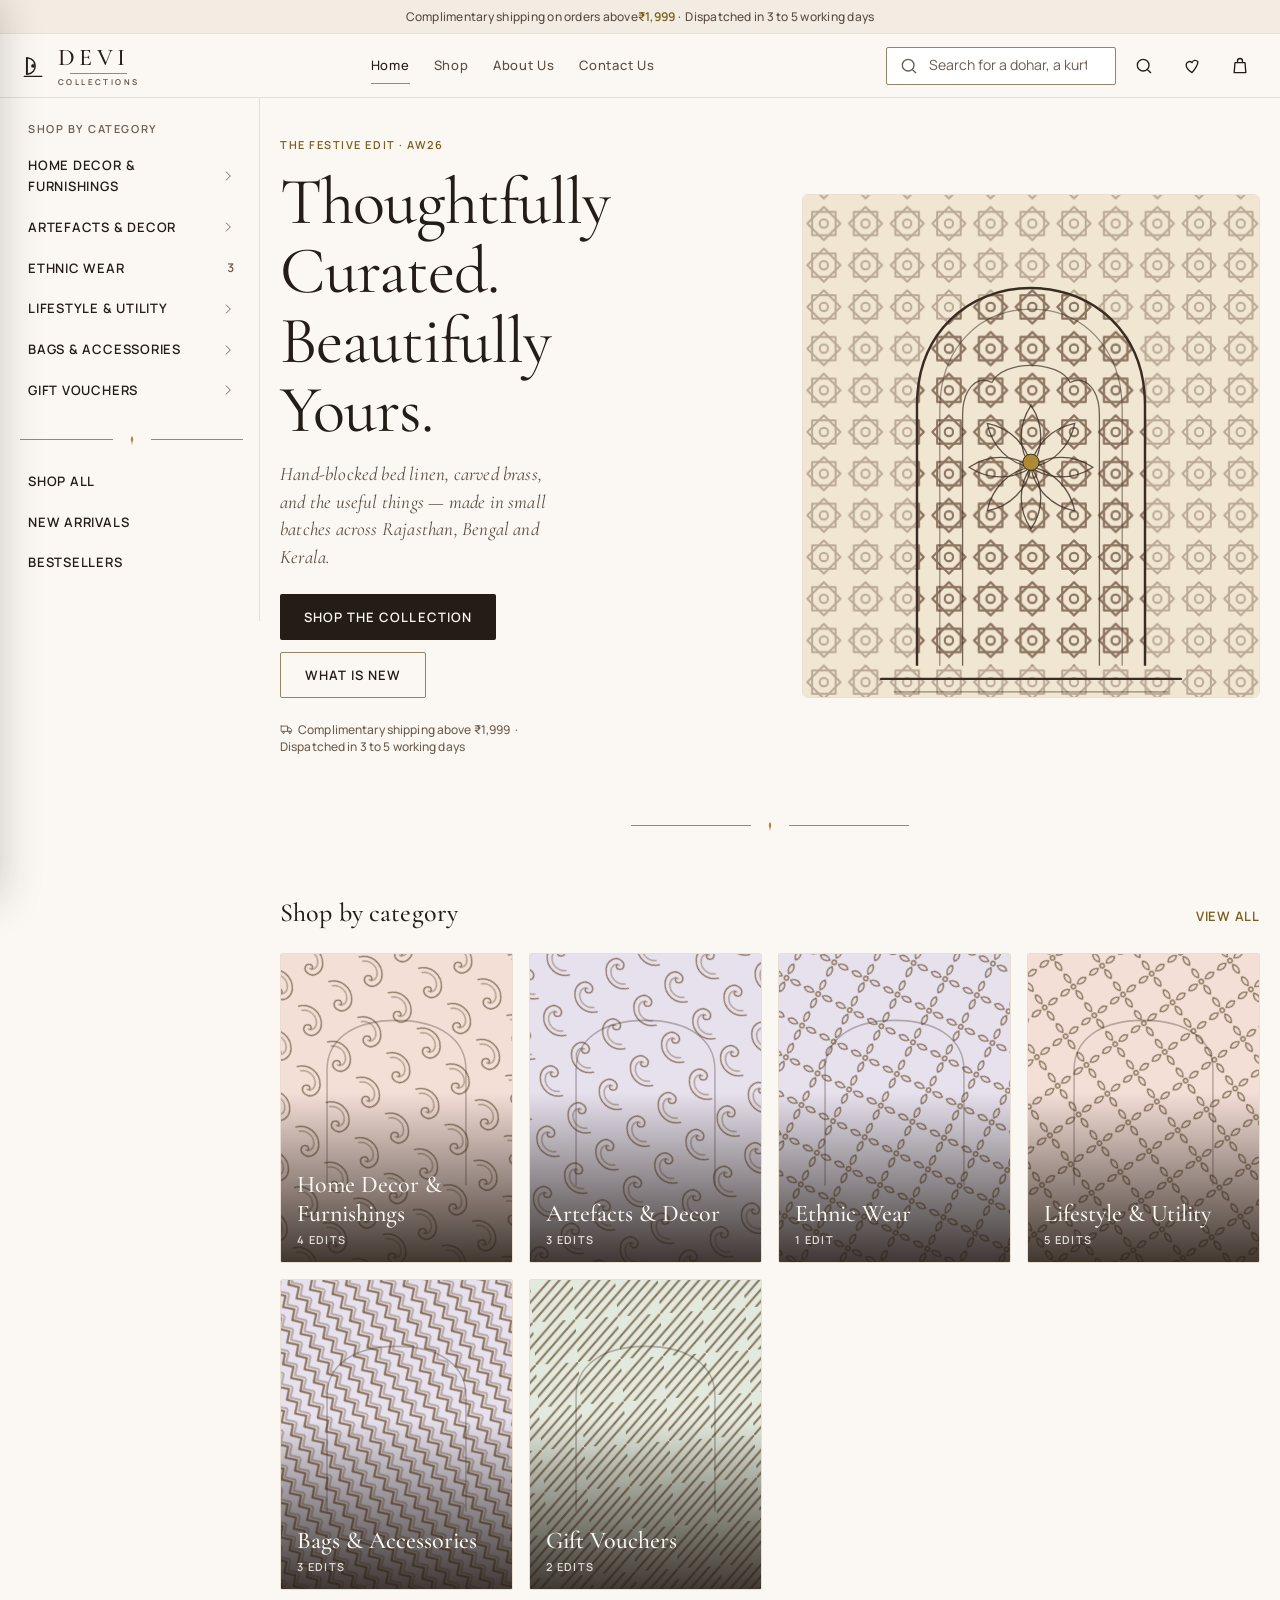
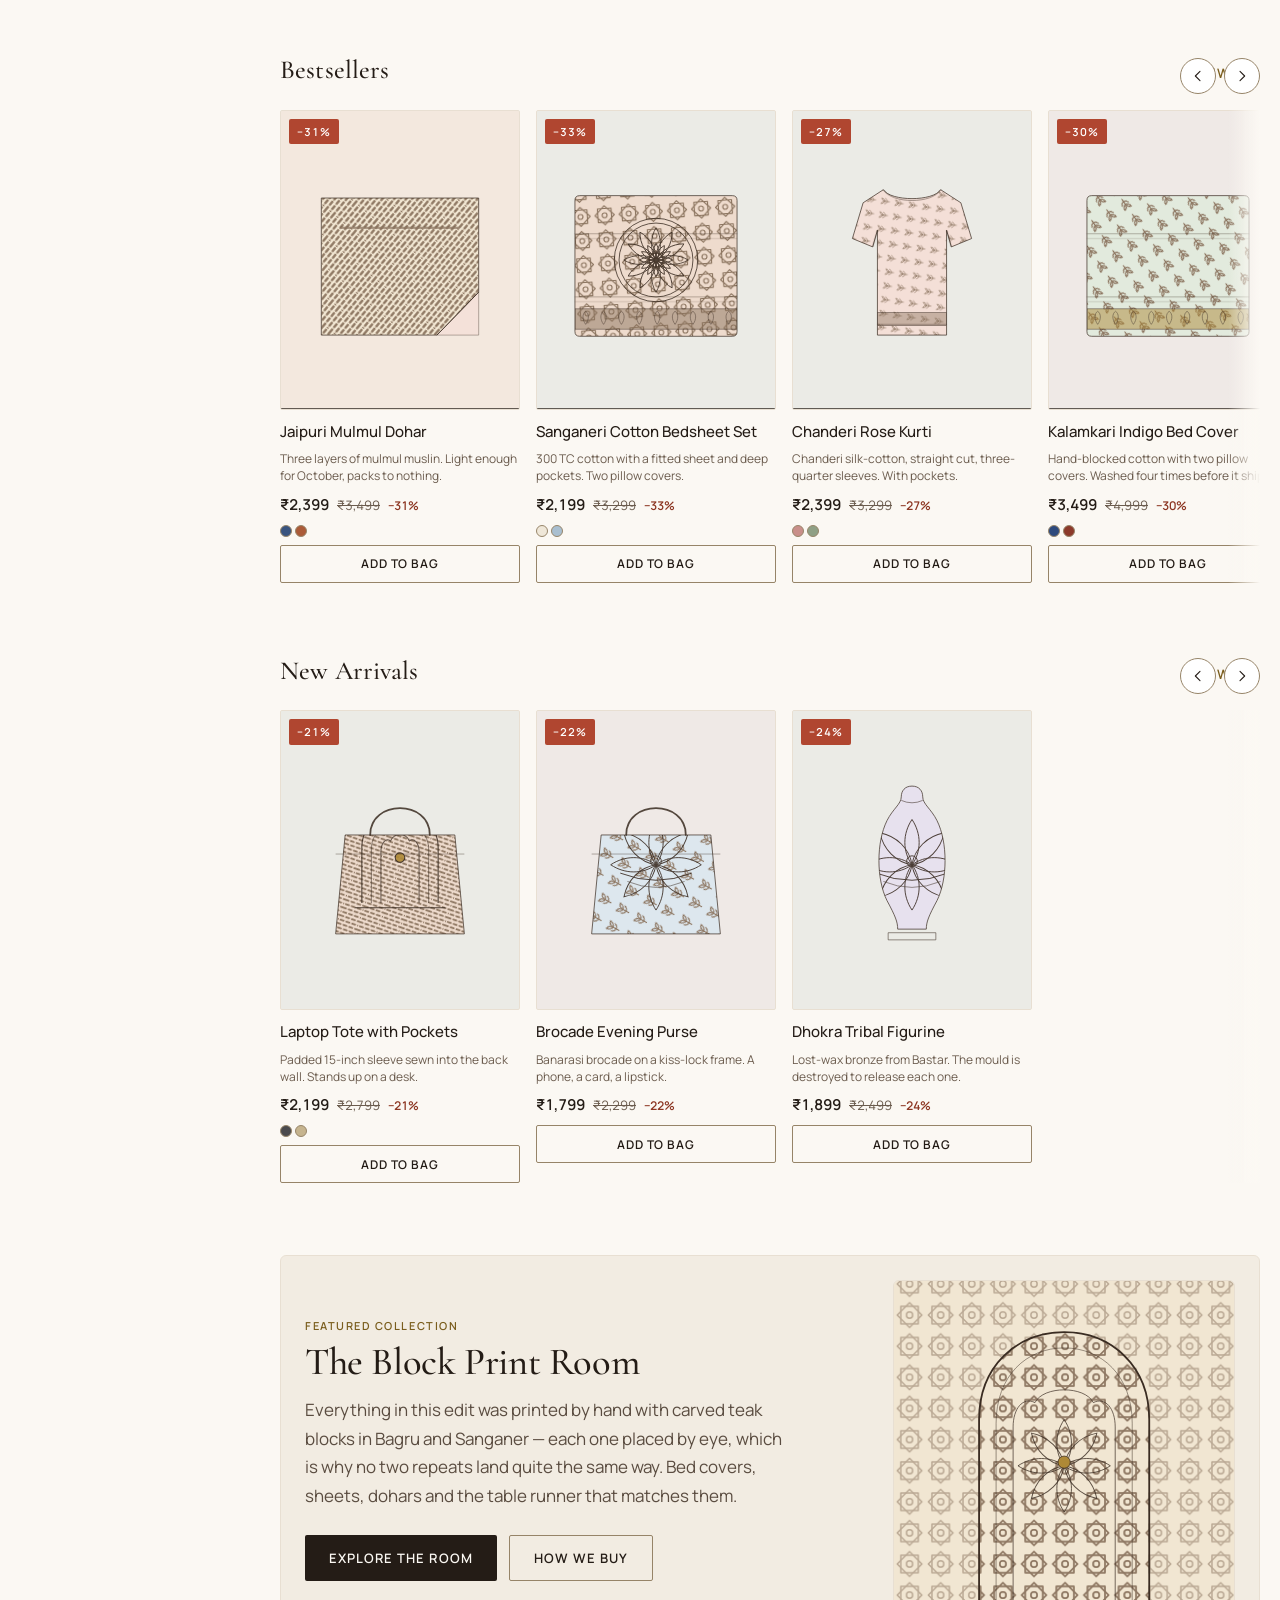
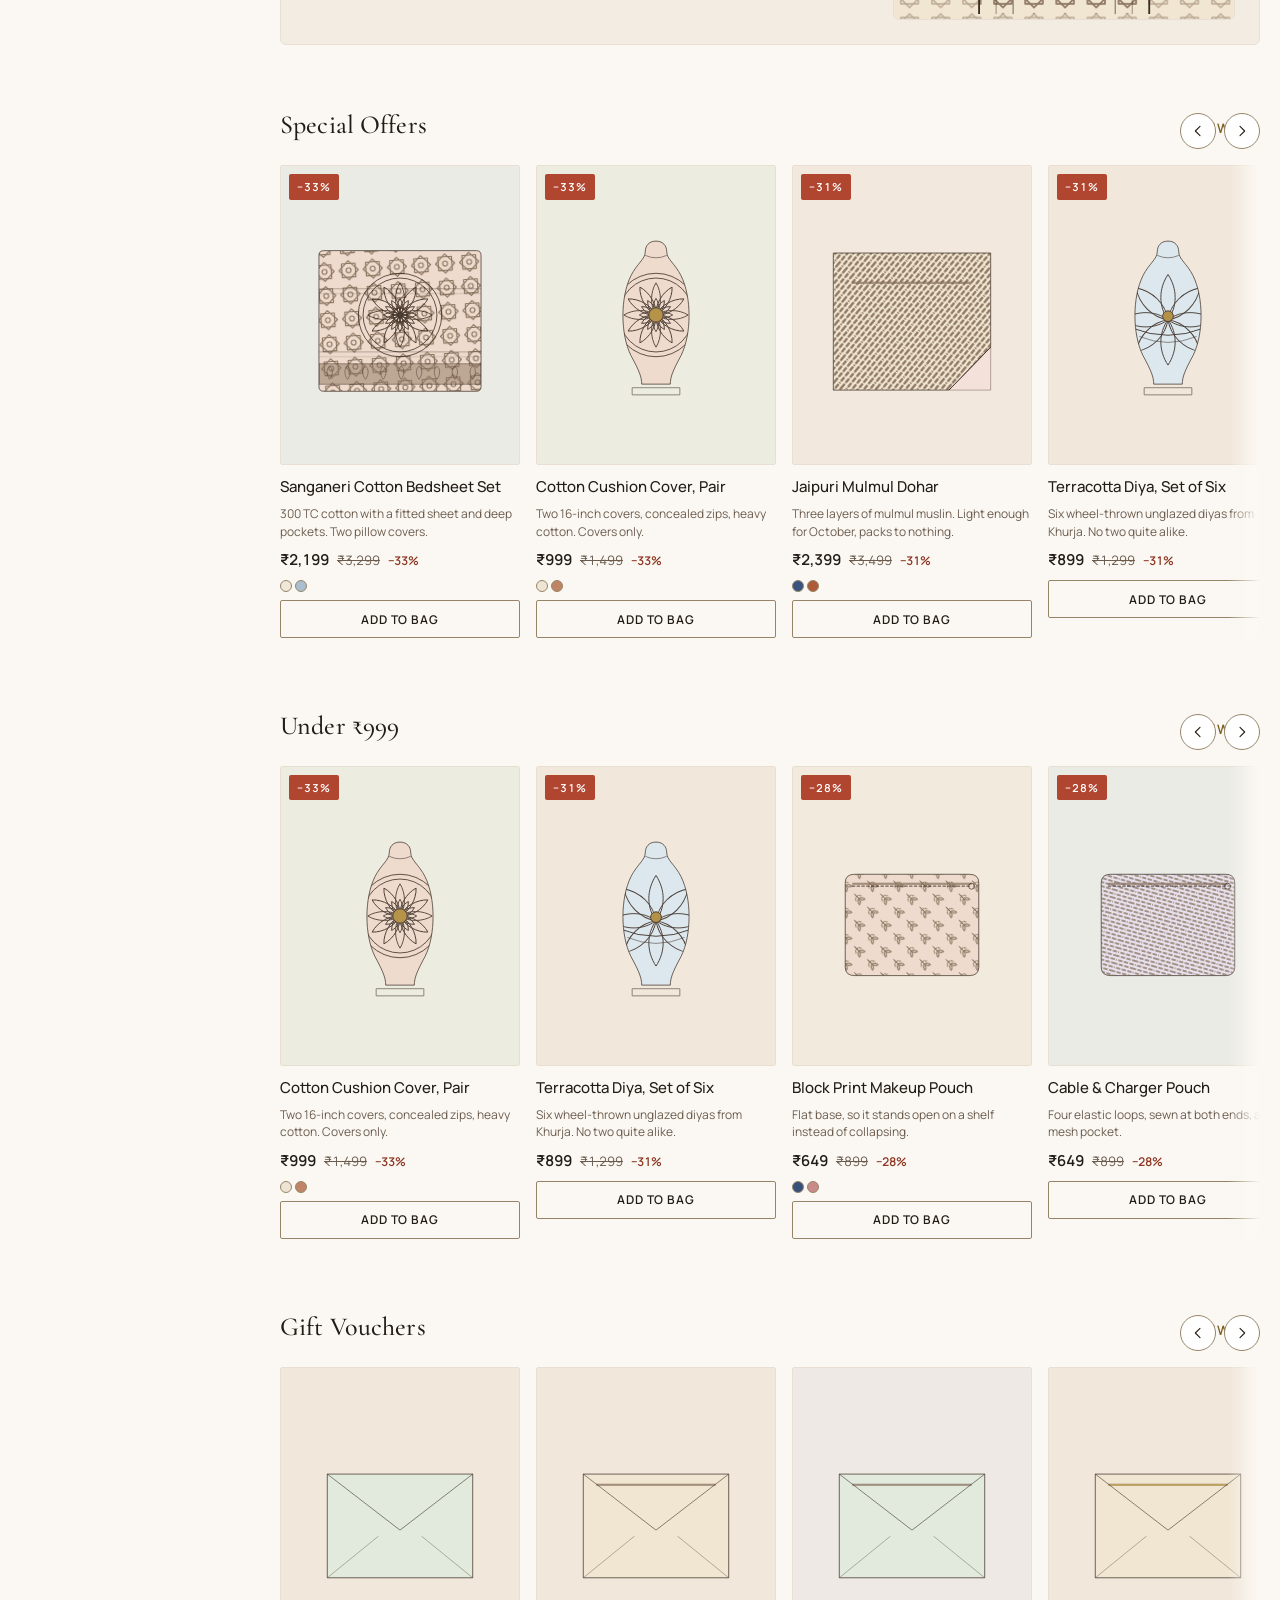
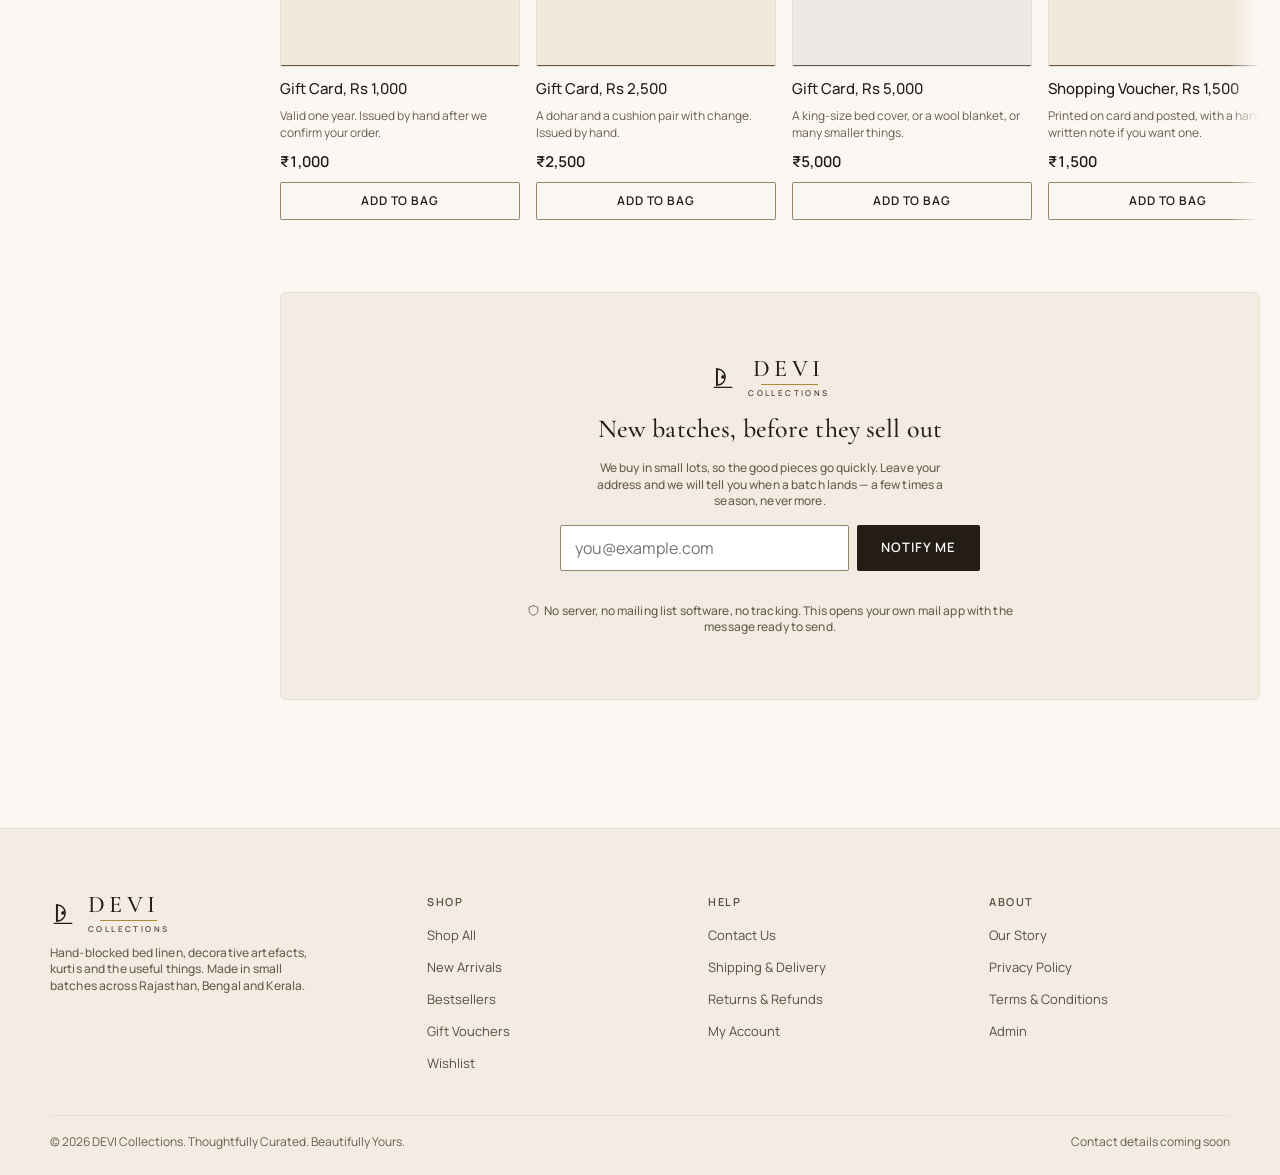
==== app/index.html @ dd665f79 "DEVI Collections storefront A premium Indian lifestyle storefront: 54 products across six categories" ====
<!doctype html>
<html lang="en">
<head>
<meta charset="utf-8">
<meta name="viewport" content="width=device-width, initial-scale=1, viewport-fit=cover">
<title>DEVI Collections — Thoughtfully Curated. Beautifully Yours.</title>
<meta name="description" content="Hand-blocked bed linen, decorative artefacts, kurtis, utility goods and bags. A premium Indian lifestyle brand.">
<meta name="theme-color" content="#FBF8F3">

<link rel="preconnect" href="https://fonts.googleapis.com">
<link rel="preconnect" href="https://fonts.gstatic.com" crossorigin>
<link href="https://fonts.googleapis.com/css2?family=Cormorant+Garamond:ital,wght@0,400;0,500;0,600;1,400&family=Manrope:wght@400;500;600;700&display=swap" rel="stylesheet">

<!-- tokens.css MUST load first: every other sheet reads from it. -->
<link rel="stylesheet" href="styles/tokens.css">
<link rel="stylesheet" href="styles/base.css">
<link rel="stylesheet" href="styles/layout.css">
<link rel="stylesheet" href="styles/components.css">
<link rel="stylesheet" href="styles/pages.css">
</head>
<body>

<a class="skip" href="#main">Skip to content</a>

<div class="strip" id="strip"></div>

<header class="hdr" id="site-header">
  <div class="hdr-left">
    <button class="burger" id="burger" aria-label="Open menu"
            aria-controls="drawer" aria-expanded="false"><span id="i-burger"></span></button>
    <a href="#/" id="brand-logo" aria-label="DEVI Collections, home"></a>
  </div>

  <nav class="nav" aria-label="Main">
    <a href="#/" data-nav="/">Home</a>
    <a href="#/shop" data-nav="/shop">Shop</a>
    <a href="#/about" data-nav="/about">About Us</a>
    <a href="#/contact" data-nav="/contact">Contact Us</a>
  </nav>

  <div class="hdr-right">
    <div class="search-wrap">
      <form class="search" id="search-form" role="search">
        <span id="i-search"></span>
        <input type="search" name="q" placeholder="Search for a dohar, a kurti…"
               aria-label="Search products" autocomplete="off">
      </form>
    </div>
    <button class="icon-btn" id="search-toggle" aria-label="Search"
            aria-expanded="false"><span id="i-search-m"></span></button>
    <a class="icon-btn" href="#/wishlist" aria-label="Wishlist" data-opt>
      <span id="i-wish"></span>
      <span class="badge-count" data-wish-count hidden>0</span>
    </a>
    <a class="icon-btn" href="#/cart" aria-label="Shopping bag">
      <span id="i-bag"></span>
      <span class="badge-count" data-cart-count hidden>0</span>
    </a>
  </div>
</header>

<!-- Collapses to an icon below 1024 and expands into its own full-width row
     rather than squeezing inline. -->
<div class="search-row" id="search-row">
  <form class="search" id="search-form-m" role="search">
    <input type="search" name="q" placeholder="Search for a dohar, a kurti…"
           aria-label="Search products" autocomplete="off">
  </form>
</div>

<div class="shell" id="shell">
  <aside class="rail" id="rail" aria-label="Product categories"></aside>

  <main class="main main-wide" id="main">
    <!-- ⚠️ Every section carries data-screen. router.js toggles [hidden] on
         these, and base.css's [hidden]{display:none !important} is what makes
         that beat the display:grid these pick up from pages.css. -->
    <section data-screen="home" hidden></section>
    <section data-screen="listing" hidden></section>
    <section data-screen="product" hidden></section>
    <section data-screen="cart" hidden></section>
    <section data-screen="checkout" hidden></section>
    <section data-screen="confirm" hidden></section>
    <section data-screen="wishlist" hidden></section>
    <section data-screen="account" hidden></section>
    <section data-screen="info" hidden></section>
    <section data-screen="admin" hidden></section>
    <section data-screen="notfound" hidden></section>
  </main>

  <footer class="ftr">
    <div class="ftr-grid">
      <div>
        <div id="ftr-logo"></div>
        <p class="t-micro dim" style="margin-top:var(--s3);max-width:34ch">
          Hand-blocked bed linen, decorative artefacts, kurtis and the useful
          things. Made in small batches across Rajasthan, Bengal and Kerala.
        </p>
      </div>
      <div>
        <h4>Shop</h4>
        <ul>
          <li><a href="#/shop">Shop All</a></li>
          <li><a href="#/new">New Arrivals</a></li>
          <li><a href="#/best">Bestsellers</a></li>
          <li><a href="#/c/gift-vouchers">Gift Vouchers</a></li>
          <li><a href="#/wishlist">Wishlist</a></li>
        </ul>
      </div>
      <div>
        <h4>Help</h4>
        <ul>
          <li><a href="#/contact">Contact Us</a></li>
          <li><a href="#/shipping">Shipping &amp; Delivery</a></li>
          <li><a href="#/returns">Returns &amp; Refunds</a></li>
          <li><a href="#/account">My Account</a></li>
        </ul>
      </div>
      <div>
        <h4>About</h4>
        <ul>
          <li><a href="#/about">Our Story</a></li>
          <li><a href="#/privacy">Privacy Policy</a></li>
          <li><a href="#/terms">Terms &amp; Conditions</a></li>
          <li><a href="#/admin">Admin</a></li>
        </ul>
      </div>
    </div>
    <div class="ftr-base">
      <span id="ftr-legal"></span>
      <span id="ftr-contact"></span>
    </div>
  </footer>
</div>

<div class="scrim" id="scrim" hidden></div>

<aside class="drawer" id="drawer" aria-hidden="true" aria-label="Menu">
  <div class="drawer-head">
    <span id="drawer-logo"></span>
    <button class="icon-btn" id="drawer-close" aria-label="Close menu">
      <span id="i-close"></span></button>
  </div>
  <div class="drawer-body">
    <nav class="drawer-nav" aria-label="Main">
      <a href="#/">Home</a>
      <a href="#/shop">Shop All</a>
      <a href="#/wishlist">Wishlist</a>
      <a href="#/account">My Account</a>
      <a href="#/about">About Us</a>
      <a href="#/contact">Contact Us</a>
    </nav>
    <div id="drawer-tree"></div>
  </div>
</aside>

<noscript>
  <div style="padding:2rem;text-align:center">
    DEVI Collections needs JavaScript to show the catalogue.
    Please enable it, or write to us and we will take your order by hand.
  </div>
</noscript>

<script type="module" src="app.js"></script>
</body>
</html>
---- app/styles/tokens.css ----
/* ============================================================================
   DEVI Collections — design tokens.

   THIS IS THE ONLY FILE IN THE PROJECT THAT MAY CONTAIN A :root BLOCK OR A
   LITERAL COLOUR. tools/tokens.pl enforces both halves of that: a hex in any
   other stylesheet fails the check, and so does a token defined in one palette
   block but missing from another.

   Three blocks, as in kirana: :root, the prefers-color-scheme override, and the
   forced [data-theme] block. DEVI ships LIGHT-ONLY -- the brand's whole claim is
   warm ivory, and a dark mode inverts the one thing that is the brand. So all
   three blocks carry the SAME light values.

   That is not a dodge, and the thing that makes it honest is `color-scheme:light`
   in all three. Copy light values into the dark block but leave `color-scheme:dark`
   and the page renders ivory while the browser renders scrollbars, date pickers
   and form widgets dark on top of it -- a half-themed page, which is worse than
   either choice made properly.

   To add a real dark palette later: fill in the two dark blocks and flip their
   color-scheme. Nothing else in the project needs to change, because no component
   rule anywhere names a colour.

   ⚠️ Every contrast ratio in the comments below was COMPUTED with the WCAG
   relative-luminance formula, not estimated. Three values were moved after
   measuring rather than shipped -- each is noted where it sits.
   ========================================================================= */

:root{
  /* ---- surfaces ---------------------------------------------------------- */
  --paper:#FBF8F3;   /* the page. Warm ivory, not white. */
  --card:#FFFFFF;    /* lifted panels, form fields, the drawer */
  --sunk:#F2ECE2;    /* the announcement strip, image tiles, disabled fills */

  /* ---- text -------------------------------------------------------------- */
  /* ink 15.82 on paper / 16.76 on card / 14.27 on sunk
     ink-soft 8.43 on paper / 8.26 on card / 7.03 on sunk
     ink-dim 6.07 on paper / 6.43 on card / 5.47 on sunk  -- clears 4.5 at 12px */
  --ink:#241C16;
  --ink-soft:#5A4C40;
  --ink-dim:#6B5C4E;
  --on-ink:#FBF8F3;  /* text on a filled --ink button. 15.82 */

  /* ---- borders ----------------------------------------------------------- */
  /* --edge is a DECORATIVE hairline and may be faint.
     --edge-2 is a CONTROL border -- a text input's border IS its affordance --
     so it must clear 3:1 on every surface it can sit on.
     ⚠️ #D3C6B4 was the obvious value and measured 1.68 on --card. A straight
     fail. Moved to #968468: 3.62 card / 3.42 paper / 3.08 sunk. */
  --edge:#E8DFD2;
  --edge-2:#968468;

  /* ---- antique gold ------------------------------------------------------ */
  /* ⚠️ #AE8936 is PINNED, not chosen. It is the only value in the family where
     dark ink on filled gold clears 4.5 (4.95) AND gold itself clears 3:1
     against --paper (3.08) so it can be a hairline rule.
     #9C7A2E failed BOTH ways at once -- white on it 4.01, dark ink on it 4.18:
     the classic mid-luminance dead zone. One step lighter (#B9944A) and the
     3:1 hairline rule fails at 2.68.
     ⚠️ --on-gold is DARK. This is the "never hardcode #fff on an accent" rule
     biting in LIGHT mode, which is where nobody expects it. */
  --gold:#AE8936;
  --gold-wash:#F8F0DC;
  --gold-ink:#7A5D1D;   /* 6.16 on card / 5.42 on gold-wash / 5.24 on sunk */
  --on-gold:#2A1F0C;    /* 4.95 on gold */

  /* ---- terracotta: SALE AND DISCOUNT ONLY -------------------------------- */
  /* Deliberately not the same hue as --alert. A price that is good news and a
     field that is wrong must not wear the same colour. */
  --rose:#B04630;
  --rose-wash:#FBEBE5;
  --rose-ink:#8C3521;   /* 7.94 on card / 6.85 on rose-wash */
  --on-rose:#FFFFFF;    /* 5.58 on rose */

  /* ---- success ----------------------------------------------------------- */
  --good:#2E6B4F;
  --good-wash:#E6F1EA;
  --good-ink:#215540;   /* 8.61 on card / 7.44 on good-wash */
  --on-good:#FFFFFF;    /* 6.30 on good */

  /* ---- error ------------------------------------------------------------- */
  --alert:#A8322A;
  --alert-wash:#FAEAE7;
  --alert-ink:#8A251E;  /* 8.88 on card / 7.61 on alert-wash */
  --on-alert:#FFFFFF;   /* 6.66 on alert */

  /* ---- amber: the honesty strip ------------------------------------------ */
  /* Its own accent, because "this is a demo id and takes no money" is neither
     an error nor good news, and must not be mistaken for either. */
  --warn:#8A6514;
  --warn-wash:#FCF3DF;
  --warn-ink:#6E5010;   /* 7.26 on card / 6.33 on warn-wash */
  --on-warn:#FFFFFF;    /* 5.21 on warn */

  /* ---- overlay ----------------------------------------------------------- */
  /* The category-tile gradient and the quick-view bar. Text sits only where
     alpha >= 0.80, measured 8.98 at that edge and 10.81 at full strength. */
  --veil:rgba(36,28,22,.86);
  --on-veil:#FBF8F3;
  --scrim:rgba(36,28,22,.44);  /* behind the mobile drawer */

  /* ---- ARTWORK: non-varying by design ------------------------------------
     Declared IDENTICALLY in all three blocks, exactly as kirana's --qr-paper /
     --qr-ink pair is. A generated swatch is a piece of cloth under light.
     Inverting it in dark mode makes every product read as a cut-out, and a real
     photograph -- the swap path -- is shot on white and cannot invert at all.
     Declaring these as non-varying is the honest way to say "not themed",
     rather than hardcoding them in art.js and arguing with the checker.

     art-ink measures 10.01-10.90 on all six pastels.
     art-ink-2 measures 3.24-3.53 -- LINEWORK ONLY, never text.
     ⚠️ art-gold on the pastels is 2.43-2.65 and FAILS 3:1. It is not fixed by
     darkening; it is fixed by a rule: GOLD IS A FILL, NEVER A STROKE. Every
     gold shape in art.js carries a 0.75-unit --art-ink outline (4.11 on gold),
     so the shape's edge carries the contrast. That is also how real zari and
     khari block-printing physically looks -- metallic fill inside a printed
     outline. The accessibility fix and the craft authenticity are one decision. */
  --art-paper:#FFFDF8;
  --art-ink:#3A2C22;
  --art-ink-2:#8C7560;
  --art-gold:#AE8936;
  --p-blush:#F4DFD7;
  --p-sage:#E2EADD;
  --p-sky:#DDE7EE;
  --p-sand:#F1E6D2;
  --p-lilac:#E7E1EE;
  --p-clay:#EEDBCD;

  /* ---- shadows ----------------------------------------------------------- */
  --sh-card:0 1px 2px rgba(36,28,22,.06);
  --sh-lift:0 6px 24px rgba(36,28,22,.10);
  --sh-drawer:0 0 40px rgba(36,28,22,.22);

  /* ---- type -------------------------------------------------------------- */
  /* Cormorant is VOICE: hero, headings, category names, the tagline.
     Manrope is DATA: product names, prices, labels, buttons, form fields.
     Applying the serif to everything is what makes a template collapse at 13px.
     ⚠️ Cormorant is never used below 20px -- its thin strokes hint away on
     Windows below that and it looks cheap, the opposite of the intent.
     --f-deva is a SYSTEM stack, loaded for nobody: the brand authors no
     Devanagari, but a customer's name or address will contain it and must not
     render as tofu. A webfont for someone else's keystrokes is 180KB wasted. */
  --f-display:'Cormorant Garamond',Georgia,'Times New Roman',serif;
  --f-ui:'Manrope','Segoe UI',system-ui,-apple-system,sans-serif;
  --f-deva:'Noto Sans Devanagari','Nirmala UI','Mangal',sans-serif;

  /* ---- space ------------------------------------------------------------- */
  /* s6/s7 are 40/64 against kirana's 32/48. This brand's whole claim is white
     space and the section rhythm has to be visibly slower. */
  --s1:4px; --s2:8px; --s3:12px; --s4:16px; --s5:24px; --s6:40px; --s7:64px;

  /* ---- radii ------------------------------------------------------------- */
  /* 2/6 against kirana's 6/10. Rounded corners read friendly and app-like;
     premium textile retail is near-square. */
  --r1:2px; --r2:6px;

  /* ---- metrics ----------------------------------------------------------- */
  --hh:64px;      /* header row */
  --strip:34px;   /* announcement strip above it */
  --rail:260px;   /* the category sidebar */
  --gutter:max(20px, env(safe-area-inset-left, 0px));

  /* ---- motion ------------------------------------------------------------
     Three durations, two easings, nothing else. No bounce, no spring, no
     overshoot anywhere in this system -- an overshoot curve says "playful".
     Every value here decelerates into place and stops.
     --t-zoom is the one deliberate outlier: a slow card zoom reads as
     considered, a 220ms one reads as a web app. */
  --t-micro:140ms;
  --t-move:220ms;
  --t-drawer:320ms;
  --t-zoom:480ms;
  --e-enter:cubic-bezier(.2,.6,.2,1);
  --e-exit:cubic-bezier(.4,0,.6,1);

  color-scheme:light;
}

/* DEVI ships light-only. This block exists so that the OS dark preference
   cannot produce a half-themed page -- NOT because the palette is unfinished.
   Do not "fill this in" with dark values without also doing the contrast work
   and flipping color-scheme; see the header of this file. */
@media (prefers-color-scheme: dark){
  :root:not([data-theme="light"]){
    --paper:#FBF8F3; --card:#FFFFFF; --sunk:#F2ECE2;
    --ink:#241C16; --ink-soft:#5A4C40; --ink-dim:#6B5C4E; --on-ink:#FBF8F3;
    --edge:#E8DFD2; --edge-2:#968468;
    --gold:#AE8936; --gold-wash:#F8F0DC; --gold-ink:#7A5D1D; --on-gold:#2A1F0C;
    --rose:#B04630; --rose-wash:#FBEBE5; --rose-ink:#8C3521; --on-rose:#FFFFFF;
    --good:#2E6B4F; --good-wash:#E6F1EA; --good-ink:#215540; --on-good:#FFFFFF;
    --alert:#A8322A; --alert-wash:#FAEAE7; --alert-ink:#8A251E; --on-alert:#FFFFFF;
    --warn:#8A6514; --warn-wash:#FCF3DF; --warn-ink:#6E5010; --on-warn:#FFFFFF;
    --veil:rgba(36,28,22,.86); --on-veil:#FBF8F3; --scrim:rgba(36,28,22,.44);
    --art-paper:#FFFDF8; --art-ink:#3A2C22; --art-ink-2:#8C7560; --art-gold:#AE8936;
    --p-blush:#F4DFD7; --p-sage:#E2EADD; --p-sky:#DDE7EE;
    --p-sand:#F1E6D2; --p-lilac:#E7E1EE; --p-clay:#EEDBCD;
    --sh-card:0 1px 2px rgba(36,28,22,.06);
    --sh-lift:0 6px 24px rgba(36,28,22,.10);
    --sh-drawer:0 0 40px rgba(36,28,22,.22);
    --f-display:'Cormorant Garamond',Georgia,'Times New Roman',serif;
    --f-ui:'Manrope','Segoe UI',system-ui,-apple-system,sans-serif;
    --f-deva:'Noto Sans Devanagari','Nirmala UI','Mangal',sans-serif;
    --s1:4px; --s2:8px; --s3:12px; --s4:16px; --s5:24px; --s6:40px; --s7:64px;
    --r1:2px; --r2:6px;
    --hh:64px; --strip:34px; --rail:260px;
    --gutter:max(20px, env(safe-area-inset-left, 0px));
    --t-micro:140ms; --t-move:220ms; --t-drawer:320ms; --t-zoom:480ms;
    --e-enter:cubic-bezier(.2,.6,.2,1);
    --e-exit:cubic-bezier(.4,0,.6,1);
    color-scheme:light;
  }
}

/* The forced-theme block, for a host that sets data-theme explicitly.
   Byte-identical to the one above, for the same reason. */
:root[data-theme="dark"]{
  --paper:#FBF8F3; --card:#FFFFFF; --sunk:#F2ECE2;
  --ink:#241C16; --ink-soft:#5A4C40; --ink-dim:#6B5C4E; --on-ink:#FBF8F3;
  --edge:#E8DFD2; --edge-2:#968468;
  --gold:#AE8936; --gold-wash:#F8F0DC; --gold-ink:#7A5D1D; --on-gold:#2A1F0C;
  --rose:#B04630; --rose-wash:#FBEBE5; --rose-ink:#8C3521; --on-rose:#FFFFFF;
  --good:#2E6B4F; --good-wash:#E6F1EA; --good-ink:#215540; --on-good:#FFFFFF;
  --alert:#A8322A; --alert-wash:#FAEAE7; --alert-ink:#8A251E; --on-alert:#FFFFFF;
  --warn:#8A6514; --warn-wash:#FCF3DF; --warn-ink:#6E5010; --on-warn:#FFFFFF;
  --veil:rgba(36,28,22,.86); --on-veil:#FBF8F3; --scrim:rgba(36,28,22,.44);
  --art-paper:#FFFDF8; --art-ink:#3A2C22; --art-ink-2:#8C7560; --art-gold:#AE8936;
  --p-blush:#F4DFD7; --p-sage:#E2EADD; --p-sky:#DDE7EE;
  --p-sand:#F1E6D2; --p-lilac:#E7E1EE; --p-clay:#EEDBCD;
  --sh-card:0 1px 2px rgba(36,28,22,.06);
  --sh-lift:0 6px 24px rgba(36,28,22,.10);
  --sh-drawer:0 0 40px rgba(36,28,22,.22);
  --f-display:'Cormorant Garamond',Georgia,'Times New Roman',serif;
  --f-ui:'Manrope','Segoe UI',system-ui,-apple-system,sans-serif;
  --f-deva:'Noto Sans Devanagari','Nirmala UI','Mangal',sans-serif;
  --s1:4px; --s2:8px; --s3:12px; --s4:16px; --s5:24px; --s6:40px; --s7:64px;
  --r1:2px; --r2:6px;
  --hh:64px; --strip:34px; --rail:260px;
  --gutter:max(20px, env(safe-area-inset-left, 0px));
  --t-micro:140ms; --t-move:220ms; --t-drawer:320ms; --t-zoom:480ms;
  --e-enter:cubic-bezier(.2,.6,.2,1);
  --e-exit:cubic-bezier(.4,0,.6,1);
  color-scheme:light;
}
---- app/styles/base.css ----
/* ============================================================================
   DEVI Collections — reset, type scale, focus, utilities.

   NO LITERAL COLOURS IN THIS FILE OR ANY OTHER STYLESHEET. Everything goes
   through a token from tokens.css. tools/tokens.pl fails on a hex here.
   ========================================================================= */

*,*::before,*::after{ box-sizing:border-box; }

html{
  -webkit-text-size-adjust:100%;
  scroll-behavior:smooth;
}

body{
  margin:0;
  background:var(--paper);
  color:var(--ink);
  font-family:var(--f-ui);
  font-size:15px;
  line-height:1.60;
  font-weight:400;
  -webkit-font-smoothing:antialiased;
  -moz-osx-font-smoothing:grayscale;
  text-rendering:optimizeLegibility;
}

/* ⚠️ LOAD-BEARING. Any component rule giving an element a display beats the
   UA's [hidden], and this site has sections that are display:grid and category
   sub-lists that are display:flex. Without !important the entire category tree
   renders permanently expanded and every screen stacks on top of every other.
   This exact bug left kirana's back button sitting on its home screen. */
[hidden]{ display:none !important; }

img,svg{ display:block; max-width:100%; }
img{ height:auto; }

/* ⚠️ The blanket display:block above is right for a standalone glyph and
   WRONG for one sitting inside a sentence -- it throws the icon onto its own
   line, which looked like a stray mark above the hero's shipping note.
   An icon in flowing text is inline, and sits on the baseline. */
p svg, .t-micro svg, .card-desc svg, .crumbs svg, .total-row svg, .ord-meta svg{
  display:inline-block; vertical-align:-.15em; margin-right:2px;
}

button,input,select,textarea{
  font:inherit;
  color:inherit;
  margin:0;
}
button{ background:none; border:0; padding:0; cursor:pointer; }
button:disabled{ cursor:not-allowed; }

a{ color:inherit; text-decoration:none; }

ul,ol{ margin:0; padding:0; list-style:none; }

h1,h2,h3,h4,p,figure,blockquote{ margin:0; }

hr{ border:0; border-top:1px solid var(--edge); margin:0; }

/* User-entered text will contain Devanagari. The brand authors none, so no
   webfont is loaded -- this is a system stack so a name or an address line
   never renders as tofu. */
input,textarea,.user-text{ font-family:var(--f-ui),var(--f-deva); }

/* ---------------------------------------------------------------------------
   FOCUS -- two-tone, and this is not optional.

   ⚠️ A single --ink ring measures 2.66 on --good and fails. The --paper halo
   guarantees the ink ring always lands on --paper, where it measures 15.82
   whatever the element underneath is filled with. Provably correct for every
   current accent and every future one.
   ------------------------------------------------------------------------ */
:focus{ outline:none; }
:focus-visible{
  outline:2px solid var(--ink);
  outline-offset:2px;
  box-shadow:0 0 0 2px var(--paper);
  border-radius:var(--r1);
}

::selection{ background:var(--gold-wash); color:var(--ink); }

/* ---------------------------------------------------------------------------
   TYPE SCALE
   The ramp is 11 12 13 15 17 20 26 30 44 68. The top is roughly 1.25; the
   bottom four are HAND-SET, not ratio-derived -- 1.25 from 15px gives 18.75
   and 11.7, and a half-pixel type scale is how a system starts lying about
   itself.
   ------------------------------------------------------------------------ */

.t-hero{
  font-family:var(--f-display); font-weight:400;
  font-size:clamp(40px,5.2vw,68px); line-height:1.04; letter-spacing:-.015em;
}
.t-h1{
  font-family:var(--f-display); font-weight:500;
  font-size:clamp(30px,3vw,44px); line-height:1.12; letter-spacing:-.01em;
}
.t-h2{
  font-family:var(--f-display); font-weight:500;
  font-size:26px; line-height:1.22; letter-spacing:.005em;
}
.t-h3{
  font-family:var(--f-display); font-weight:600;
  font-size:20px; line-height:1.3;
}
.t-tagline{
  font-family:var(--f-display); font-weight:400; font-style:italic;
  font-size:19px; line-height:1.45; letter-spacing:.01em;
  color:var(--ink-soft);
}
.t-body{ font-size:15px; line-height:1.60; }
.t-long{ font-size:17px; line-height:1.70; }

/* The one device that signals "considered" without colour or ornament.
   The wide tracking is doing that work; do not reduce it. */
.t-eyebrow{
  font-size:11px; font-weight:600; line-height:1.2;
  text-transform:uppercase; letter-spacing:.14em;
}
.t-micro{ font-size:12px; font-weight:500; line-height:1.35; letter-spacing:.01em; }

.t-num{ font-variant-numeric:tabular-nums; }

/* ---------------------------------------------------------------------------
   UTILITIES
   ------------------------------------------------------------------------ */

.dim{ color:var(--ink-dim); }
.soft{ color:var(--ink-soft); }

.sr-only{
  position:absolute; width:1px; height:1px;
  padding:0; margin:-1px; overflow:hidden;
  clip:rect(0,0,0,0); white-space:nowrap; border:0;
}

/* Skip link -- visible only on keyboard focus. */
.skip{
  position:absolute; left:var(--s4); top:calc(var(--s4) * -4);
  z-index:90; padding:var(--s2) var(--s4);
  background:var(--card); border:1px solid var(--edge-2);
  border-radius:var(--r1);
  transition:top var(--t-micro) var(--e-enter);
}
.skip:focus-visible{ top:var(--s4); }

.stack > * + *{ margin-top:var(--s3); }

/* The gold rule ornament's container -- a hairline with the lotus bud centred.
   Used as the section divider throughout; it does more "not a template" work
   than any other single element in the system. */
.ornament{
  display:flex; align-items:center; justify-content:center;
  gap:var(--s3); color:var(--gold);
}
.ornament::before,.ornament::after{
  content:''; height:1px; flex:1; max-width:120px;
  background:currentColor;
}

/* ---------------------------------------------------------------------------
   MOTION
   The blanket rule, as in kirana. The drawer then appears instantly, which is
   correct behaviour and not a bug.

   ⚠️ But reduced motion must not mean reduced FEEDBACK. The product card's
   hover state is carried entirely by a transform, which this rule deletes --
   a common and completely invisible accessibility regression. components.css
   restores it as a gold inset ring under the same query.
   ------------------------------------------------------------------------ */
@media (prefers-reduced-motion: reduce){
  html{ scroll-behavior:auto; }
  *{ animation:none !important; transition:none !important; }
}
---- app/styles/layout.css ----
/* ============================================================================
   DEVI Collections — the shell: strip, header, sidebar rail, drawer, footer.

   The sidebar collapses to a drawer at 1024px. That is the real constraint
   point: below it, 240px of rail plus three 240px cards plus gutters stops
   fitting, and shrinking the cards instead is what makes a grid look cramped.
   ========================================================================= */

/* ---------------------------------------------------------------------------
   ANNOUNCEMENT STRIP -- kept at every width. One line, and it is where free
   shipping and festive dates live.
   ------------------------------------------------------------------------ */
.strip{
  height:var(--strip);
  display:flex; align-items:center; justify-content:center;
  background:var(--sunk);
  border-bottom:1px solid var(--edge);
  padding:0 var(--gutter);
  font-size:12px; font-weight:500; letter-spacing:.02em;
  color:var(--ink-soft);
  text-align:center;
  overflow:hidden; white-space:nowrap; text-overflow:ellipsis;
}
.strip b{ color:var(--gold-ink); font-weight:600; }

/* ---------------------------------------------------------------------------
   HEADER
   ⚠️ The logo stays LEFT at every width. Centring it on mobile is conventional
   and wrong here: it costs the row its most stable anchor and forces the
   hamburger and the cart into a symmetry that breaks the moment the cart badge
   gains a second digit.
   ------------------------------------------------------------------------ */
.hdr{
  position:sticky; top:0; z-index:40;
  height:var(--hh);
  display:grid;
  grid-template-columns:auto 1fr auto;
  align-items:center; gap:var(--s4);
  padding:0 var(--gutter);
  background:var(--paper);
  border-bottom:1px solid var(--edge);
}
.hdr-left{ display:flex; align-items:center; gap:var(--s3); }

.burger{
  display:none;
  width:40px; height:40px;
  align-items:center; justify-content:center;
  color:var(--ink); border-radius:var(--r1);
}

.logo{ display:flex; align-items:center; gap:var(--s3); color:var(--ink); }
.logo svg{ flex:none; }

.nav{ display:flex; align-items:center; justify-content:center; gap:var(--s5); }
.nav a{
  font-size:13px; font-weight:500; letter-spacing:.06em;
  color:var(--ink-soft);
  padding:var(--s2) 0;
  position:relative;
  transition:color var(--t-micro) var(--e-enter);
}
.nav a:hover{ color:var(--ink); }
.nav a[aria-current="page"]{ color:var(--ink); }
/* The active nav link's underline is gold and sits below the baseline --
   a rule, not a pill. */
.nav a[aria-current="page"]::after{
  content:''; position:absolute; left:0; right:0; bottom:0;
  height:1px; background:var(--gold);
}

.hdr-right{ display:flex; align-items:center; gap:var(--s2); }

.icon-btn{
  position:relative;
  width:40px; height:40px;
  display:flex; align-items:center; justify-content:center;
  color:var(--ink); border-radius:var(--r1);
  transition:color var(--t-micro) var(--e-enter);
}
.icon-btn:hover{ color:var(--gold-ink); }

/* The count badge. tabular-nums so 9 and 11 do not shift the layout. */
.badge-count{
  position:absolute; top:3px; right:2px;
  min-width:17px; height:17px; padding:0 4px;
  display:flex; align-items:center; justify-content:center;
  background:var(--ink); color:var(--on-ink);
  font-size:10px; font-weight:700; line-height:1;
  font-variant-numeric:tabular-nums;
  border-radius:9px;
  border:1.5px solid var(--paper);
}

/* Desktop search -- an inline field. Below 1024 it becomes an icon that opens
   a full-width row BENEATH the header rather than squeezing inline. */
.search-wrap{ display:flex; justify-content:center; }
.search{
  display:flex; align-items:center; gap:var(--s2);
  width:min(320px,100%); height:38px;
  padding:0 var(--s3);
  background:var(--card);
  border:1px solid var(--edge-2);
  border-radius:var(--r1);
  color:var(--ink-dim);
}
.search:focus-within{ border-color:var(--ink); }
.search input{
  flex:1; min-width:0; border:0; background:none;
  font-size:14px; color:var(--ink);
}
.search input::placeholder{ color:var(--ink-dim); }
.search input:focus-visible{ outline:none; box-shadow:none; }

.search-row{
  display:none;
  padding:var(--s3) var(--gutter);
  border-bottom:1px solid var(--edge);
  background:var(--paper);
}
.search-row.open{ display:block; }
.search-row .search{ width:100%; height:44px; }

/* ---------------------------------------------------------------------------
   THE BODY GRID: rail + main
   ------------------------------------------------------------------------ */
.shell{
  display:grid;
  grid-template-columns:var(--rail) minmax(0,1fr);
  align-items:start;
}

.rail{
  position:sticky;
  top:calc(var(--strip) + var(--hh));
  max-height:calc(100vh - var(--strip) - var(--hh));
  overflow-y:auto;
  overscroll-behavior:contain;
  padding:var(--s5) var(--s4) var(--s6) var(--gutter);
  border-right:1px solid var(--edge);
  /* ⚠️ Background is --paper, the SAME as the page. It is a column of type,
     not a panel. A filled sidebar with its own tint is the template look. */
  background:var(--paper);
}
.rail::-webkit-scrollbar{ width:6px; }
.rail::-webkit-scrollbar-thumb{ background:var(--edge); border-radius:3px; }

.main{
  min-width:0;
  padding:var(--s6) var(--gutter) var(--s7);
}
.main-wide{ max-width:1180px; }

/* ---------------------------------------------------------------------------
   MOBILE DRAWER
   ------------------------------------------------------------------------ */
.scrim{
  position:fixed; inset:0; z-index:50;
  background:var(--scrim);
  opacity:0; pointer-events:none;
  transition:opacity var(--t-drawer) var(--e-exit);
}
.scrim.open{ opacity:1; pointer-events:auto; }

.drawer{
  position:fixed; z-index:60;
  top:0; left:0; bottom:0;
  width:min(320px,86vw);
  background:var(--card);
  box-shadow:var(--sh-drawer);
  transform:translateX(-100%);
  transition:transform var(--t-drawer) var(--e-exit);
  display:flex; flex-direction:column;
  overscroll-behavior:contain;
}
.drawer.open{
  transform:translateX(0);
  transition-timing-function:var(--e-enter);
}
.drawer-head{
  flex:none;
  height:var(--hh);
  display:flex; align-items:center; justify-content:space-between;
  padding:0 var(--s4);
  border-bottom:1px solid var(--edge);
}
.drawer-body{ flex:1; overflow-y:auto; padding:var(--s4); }
/* The nav links move into the drawer above the category tree, separated by
   the gold rule ornament. */
.drawer-nav{ display:flex; flex-direction:column; gap:var(--s1); margin-bottom:var(--s4); }
.drawer-nav a{
  padding:var(--s3) var(--s2);
  font-size:14px; font-weight:500; letter-spacing:.04em;
  color:var(--ink);
  border-radius:var(--r1);
}
.drawer-nav a:hover{ background:var(--sunk); }

/* ---------------------------------------------------------------------------
   FOOTER
   ------------------------------------------------------------------------ */
.ftr{
  grid-column:1 / -1;
  border-top:1px solid var(--edge);
  background:var(--sunk);
  padding:var(--s7) var(--gutter) var(--s5);
}
.ftr-grid{
  max-width:1180px; margin:0 auto;
  display:grid; gap:var(--s6);
  grid-template-columns:1.4fr repeat(3,1fr);
}
.ftr h4{
  font-size:11px; font-weight:600; text-transform:uppercase;
  letter-spacing:.14em; color:var(--ink-soft);
  margin-bottom:var(--s3);
}
.ftr li + li{ margin-top:var(--s2); }
.ftr li a{
  font-size:13px; color:var(--ink-soft);
  transition:color var(--t-micro) var(--e-enter);
}
.ftr li a:hover{ color:var(--ink); text-decoration:underline; text-underline-offset:3px; }
.ftr-base{
  max-width:1180px; margin:var(--s6) auto 0;
  padding-top:var(--s4);
  border-top:1px solid var(--edge);
  display:flex; flex-wrap:wrap; gap:var(--s3) var(--s5);
  align-items:center; justify-content:space-between;
  font-size:12px; color:var(--ink-dim);
}

/* ---------------------------------------------------------------------------
   SECTION TRANSITION
   Entering section only. A cross-fade needs both sections mounted, which
   doubles the document height mid-transition and jumps the scroll position.
   ------------------------------------------------------------------------ */
@keyframes enter{ from{ opacity:0; transform:translateY(6px); } to{ opacity:1; transform:none; } }
.screen{ animation:enter 180ms var(--e-enter) both; }

/* ---------------------------------------------------------------------------
   BREAKPOINTS
   ------------------------------------------------------------------------ */
@media (max-width:1279px){
  :root{ --rail:240px; }
  .search{ width:min(220px,100%); }
}

/* The rail becomes a drawer. */
@media (max-width:1023px){
  .shell{ grid-template-columns:minmax(0,1fr); }
  .rail{ display:none; }
  .burger{ display:flex; }
  .nav{ display:none; }
  .search-wrap{ display:none; }
  .main{ padding-top:var(--s5); }
  .ftr-grid{ grid-template-columns:1fr 1fr; gap:var(--s5); }
}

@media (max-width:599px){
  :root{ --gutter:max(16px, env(safe-area-inset-left, 0px)); }
  .hdr{ gap:var(--s2); }
  .ftr-grid{ grid-template-columns:1fr; }
  .ftr-base{ justify-content:flex-start; }
}

@media (max-width:379px){
  :root{ --gutter:max(12px, env(safe-area-inset-left, 0px)); }
  /* The wishlist icon moves into the drawer; the cart stays. */
  .hdr-right .icon-btn[data-opt]{ display:none; }
}
---- app/styles/components.css ----
/* ============================================================================
   DEVI Collections — components.

   The governing decision: PRODUCTS FLOAT, NOTHING IS BOXED. The product card
   has no border, no fill and no shadow; only the image tile has an edge.
   Boxing every tile in a bordered white rectangle is the single most
   recognisable template signature, and avoiding it costs nothing.
   ========================================================================= */

/* ---------------------------------------------------------------------------
   THE LOGO LOCKUP
   COLLECTIONS is 0.34x the DEVI cap height and tracked to optically match its
   width. Match by adjusting TRACKING, never by scaling -- scaling breaks the
   stroke-weight relationship between the two lines.
   ------------------------------------------------------------------------ */
.logo-lock{ display:flex; align-items:center; gap:var(--s3); color:var(--ink); }
.logo-mark{ display:flex; flex:none; }
.logo-words{ display:flex; flex-direction:column; gap:2px; line-height:1; }
.logo-devi{
  font-family:var(--f-display); font-weight:500;
  font-size:24px; line-height:1;
  letter-spacing:.18em;
  /* Wide tracking visually detaches a narrow terminal letter, so the final I
     needs the extra sidebar back. Done with padding, not a negative margin,
     so the box still contains it. */
  padding-right:.02em;
}
.logo-rule{ display:block; height:1px; background:var(--gold); margin:1px 15% 2px; }
.logo-coll{
  font-family:var(--f-ui); font-weight:600;
  font-size:8px; line-height:1;
  letter-spacing:.30em;
  color:var(--ink-soft);
}
.logo-lg{ flex-direction:column; gap:var(--s5); text-align:center; }
.logo-lg .logo-words{ align-items:center; }
.logo-lg .logo-devi{ font-size:44px; letter-spacing:.2em; }
.logo-lg .logo-rule{ width:100%; margin:var(--s1) 0; }
.logo-lg .logo-coll{ font-size:13px; letter-spacing:.42em; }

@media (max-width:599px){
  .logo-devi{ font-size:20px; }
  .logo-coll{ font-size:7px; letter-spacing:.26em; }
}

/* ---------------------------------------------------------------------------
   BUTTONS
   The ink -> gold hover is the brand's one moment of warmth, and it costs
   nothing because the measurement already cleared: --on-gold on --gold is 4.95.
   ------------------------------------------------------------------------ */
.btn{
  display:inline-flex; align-items:center; justify-content:center;
  gap:var(--s2);
  height:46px; padding:0 var(--s5);
  border-radius:var(--r1);
  font-size:13px; font-weight:600;
  text-transform:uppercase; letter-spacing:.08em;
  white-space:nowrap;
  transition:background var(--t-micro) var(--e-enter),
             color var(--t-micro) var(--e-enter),
             border-color var(--t-micro) var(--e-enter),
             transform var(--t-micro) var(--e-enter);
}
.btn:active{ transform:translateY(1px); }

.btn-primary{ background:var(--ink); color:var(--on-ink); }
.btn-primary:hover:not(:disabled){ background:var(--gold); color:var(--on-gold); }

.btn-secondary{
  background:transparent; color:var(--ink);
  border:1px solid var(--edge-2);
}
.btn-secondary:hover:not(:disabled){ border-color:var(--ink); }

.btn-ghost{
  height:auto; padding:0;
  background:none; color:var(--gold-ink);
  text-transform:none; letter-spacing:.02em; font-size:13px;
}
.btn-ghost:hover:not(:disabled){
  text-decoration:underline; text-underline-offset:4px;
}

/* ⚠️ Disabled text clears 5.47 deliberately. Most disabled states fail
   contrast, and a greyed-out control that cannot be read cannot explain why
   it is disabled -- which on this site is the whole point, because the card
   payment option ships disabled WITH ITS REASON ON IT. */
.btn:disabled{
  background:var(--sunk); color:var(--ink-dim);
  border-color:var(--edge);
}
.btn-sm{ height:38px; padding:0 var(--s4); font-size:12px; }
.btn-block{ width:100%; }

/* ---------------------------------------------------------------------------
   SIDEBAR CATEGORY TREE
   ------------------------------------------------------------------------ */
.tree-head{
  font-size:11px; font-weight:600; text-transform:uppercase;
  letter-spacing:.14em; color:var(--ink-dim);
  padding:0 var(--s2) var(--s3);
}

.tree-group + .tree-group{ margin-top:var(--s1); }

.tree-top{
  width:100%;
  display:flex; align-items:center; gap:var(--s2);
  min-height:36px; padding:var(--s2);
  text-align:left;
  font-size:13px; font-weight:600;
  text-transform:uppercase; letter-spacing:.06em;
  color:var(--ink);
  border-radius:var(--r1);
  transition:color var(--t-micro) var(--e-enter);
}
.tree-top:hover{ color:var(--gold-ink); }
.tree-top .chev{
  margin-left:auto; flex:none;
  transition:transform var(--t-move) var(--e-enter);
  color:var(--ink-dim);
}
.tree-top[aria-expanded="true"] .chev{ transform:rotate(90deg); }

/* A single-child group renders as a PLAIN LINK, not a disclosure.
   ⚠️ Ethnic Wear -> Kurtis is the only one, which is exactly why it gets
   missed: an expand arrow that reveals one row reads as a broken menu. */
.tree-top.is-leaf .chev{ display:none; }

/* ⚠️ Animating to height:auto is impossible. grid-template-rows 0fr -> 1fr
   transitions cleanly with no JS measurement and no scrollHeight read. */
.tree-wrap{
  display:grid; grid-template-rows:0fr;
  transition:grid-template-rows var(--t-move) var(--e-enter);
}
.tree-wrap.open{ grid-template-rows:1fr; }
.tree-sub{ overflow:hidden; }

.tree-sub li{
  /* The vertical guide at the indent is a jaali hairline doing structural
     work -- the brand motif as furniture. */
  border-left:1px solid var(--edge);
  margin-left:var(--s3);
}
.tree-sub a{
  display:flex; align-items:center; gap:var(--s2);
  min-height:32px; padding:var(--s1) var(--s2) var(--s1) var(--s3);
  font-size:14px; color:var(--ink-soft);
  transition:color var(--t-micro) var(--e-enter);
}
.tree-sub a:hover{ color:var(--ink); }

/* Active is a 2px gold bar on the left edge, never a filled pill.
   Filled pills in a sidebar are the template look again. */
.tree-sub li.active{ border-left:2px solid var(--gold); margin-left:calc(var(--s3) - 1px); }
.tree-sub li.active a{ color:var(--ink); font-weight:600; }

.tree-count{
  margin-left:auto;
  font-size:12px; color:var(--ink-dim);
  font-variant-numeric:tabular-nums;
}

/* ---------------------------------------------------------------------------
   PRODUCT CARD
   ------------------------------------------------------------------------ */
.grid-products{
  display:grid;
  grid-template-columns:repeat(4,minmax(0,1fr));
  gap:var(--s5) var(--s5);
}

.card{ position:relative; display:flex; flex-direction:column; }

/* 4:5 locked in CSS so swapping generated SVG for a photograph causes ZERO
   layout shift. The SVG uses preserveAspectRatio="xMidYMid slice" and the
   <img> uses object-fit:cover -- both crop identically. */
.card-tile{
  position:relative;
  aspect-ratio:4/5;
  background:var(--sunk);
  border:1px solid var(--edge);
  border-radius:var(--r1);
  overflow:hidden;
  transition:border-color var(--t-micro) var(--e-enter),
             box-shadow var(--t-micro) var(--e-enter);
}
/* ⚠️ The transform goes on the INNER image inside overflow:hidden, never on
   the card. Scaling the card blurs its text during the transition and nudges
   its neighbours. */
.card-art{
  width:100%; height:100%;
  object-fit:cover;
  transition:transform var(--t-zoom) var(--e-enter);
}
.card-art > svg{ width:100%; height:100%; display:block; }

@media (hover:hover){
  .card:hover .card-tile{ border-color:var(--gold); box-shadow:var(--sh-lift); }
  .card:hover .card-art{ transform:scale(1.03); }
  .card:hover .quick{ transform:translateY(0); }
  .card .wish{ opacity:0; }
  .card:hover .wish,.card .wish:focus-visible,.card .wish.on{ opacity:1; }
}

/* ⚠️ Under reduced motion the hover zoom above is deleted by base.css, which
   would silently remove ALL hover feedback. Restore it as a ring. */
@media (prefers-reduced-motion: reduce){
  .card:hover .card-tile{ box-shadow:inset 0 0 0 1px var(--gold); }
}

.quick{
  position:absolute; left:0; right:0; bottom:0;
  padding:var(--s3);
  background:var(--veil); color:var(--on-veil);
  font-size:12px; font-weight:600;
  text-transform:uppercase; letter-spacing:.08em;
  text-align:center;
  transform:translateY(100%);
  transition:transform var(--t-move) var(--e-enter);
}

/* Sale badge sits top-LEFT because top-right belongs to the wishlist heart. */
.badge-sale{
  position:absolute; top:var(--s2); left:var(--s2); z-index:2;
  padding:4px 8px;
  background:var(--rose); color:var(--on-rose);
  font-size:11px; font-weight:600;
  text-transform:uppercase; letter-spacing:.08em;
  font-variant-numeric:tabular-nums;
  border-radius:var(--r1);
}
.badge-soft{
  position:absolute; top:var(--s2); left:var(--s2); z-index:2;
  padding:4px 8px;
  background:var(--card); color:var(--ink);
  border:1px solid var(--edge-2);
  font-size:11px; font-weight:600;
  text-transform:uppercase; letter-spacing:.08em;
  border-radius:var(--r1);
}
.badge-out{
  position:absolute; inset:0; z-index:3;
  display:flex; align-items:center; justify-content:center;
  background:var(--veil); color:var(--on-veil);
  font-size:12px; font-weight:600;
  text-transform:uppercase; letter-spacing:.1em;
}

.wish{
  position:absolute; top:var(--s2); right:var(--s2); z-index:2;
  width:32px; height:32px;
  display:flex; align-items:center; justify-content:center;
  color:var(--ink-soft);
  background:var(--card);
  border-radius:50%;
  transition:opacity var(--t-micro) var(--e-enter),
             color var(--t-micro) var(--e-enter);
}
.wish.on{ color:var(--rose); }
.wish:hover{ color:var(--rose); }

.card-body{ padding-top:var(--s3); display:flex; flex-direction:column; gap:var(--s2); }

.card-name{
  font-size:15px; font-weight:500; line-height:1.35; color:var(--ink);
  display:-webkit-box; -webkit-line-clamp:2; -webkit-box-orient:vertical;
  overflow:hidden;
}
.card-desc{
  font-size:12px; line-height:1.45; color:var(--ink-dim);
  display:-webkit-box; -webkit-line-clamp:2; -webkit-box-orient:vertical;
  overflow:hidden;
}

/* ---------------------------------------------------------------------------
   SWATCHES
   ------------------------------------------------------------------------ */
.swatches{ display:flex; align-items:center; gap:3px; }
.sw{
  width:12px; height:12px; border-radius:50%;
  border:1px solid var(--edge-2);
  padding:0; flex:none;
  transition:transform var(--t-micro) var(--e-enter);
}
.sw:hover,.sw.on{ transform:scale(1.25); }
.sw.on{ box-shadow:0 0 0 1px var(--paper),0 0 0 2px var(--ink); }
.sw-more{ font-size:12px; color:var(--ink-dim); margin-left:2px; }

.sw-lg{ width:28px; height:28px; border-radius:50%; }

/* ---------------------------------------------------------------------------
   PRICE BLOCK
   ⚠️ The discount % is COMPUTED, never stored -- a stored value disagrees with
   the prices the moment anyone edits one. And if price === mrp the block
   renders the price alone: no "-0%", no empty strikethrough, no badge.
   ------------------------------------------------------------------------ */
.price{ display:flex; align-items:baseline; gap:var(--s2); flex-wrap:wrap; }
.price-now{
  font-size:15px; font-weight:600; color:var(--ink);
  font-variant-numeric:tabular-nums;
}
/* The browser's default strike is too heavy at this weight and reads as a
   redaction rather than a former price. */
.price-mrp{
  font-size:13px; font-weight:400; color:var(--ink-dim);
  font-variant-numeric:tabular-nums;
  text-decoration:line-through;
  text-decoration-thickness:1px;
  text-decoration-color:var(--ink-dim);
}
/* Plain text, not a filled chip -- the filled badge is already on the image
   tile and repeating it is noise. */
.price-off{
  font-size:12px; font-weight:600; color:var(--rose-ink);
  font-variant-numeric:tabular-nums;
}
.price-lg .price-now{ font-size:26px; }
.price-lg .price-mrp{ font-size:16px; }
.price-lg .price-off{ font-size:14px; }

/* ---------------------------------------------------------------------------
   QUANTITY STEPPER
   ------------------------------------------------------------------------ */
.qty{
  display:inline-flex; align-items:center;
  border:1px solid var(--edge-2);
  border-radius:var(--r1);
  overflow:hidden;
}
.qty button{
  width:32px; height:32px;
  display:flex; align-items:center; justify-content:center;
  color:var(--ink);
  transition:background var(--t-micro) var(--e-enter);
}
.qty button:hover:not(:disabled){ background:var(--sunk); }
.qty button:disabled{ color:var(--ink-dim); }
.qty-val{
  min-width:36px; text-align:center;
  font-size:14px; font-weight:600;
  font-variant-numeric:tabular-nums;
}

/* ---------------------------------------------------------------------------
   FORM FIELDS
   ------------------------------------------------------------------------ */
.field{ display:flex; flex-direction:column; gap:6px; }
.field label{
  font-size:11px; font-weight:600; text-transform:uppercase;
  letter-spacing:.12em; color:var(--ink-soft);
}
/* Every field states whether it is required. A form where some fields are
   marked and others are silent makes the reader guess. */
.field .req{ color:var(--alert-ink); }
.field .opt{ font-size:12px; color:var(--ink-dim); text-transform:none; letter-spacing:0; }

.field input,.field select,.field textarea{
  height:46px; padding:0 14px;
  background:var(--card);
  border:1px solid var(--edge-2);
  border-radius:var(--r1);
  /* ⚠️ 16px is not a design choice. Under 16px iOS zooms the viewport on focus
     and the whole checkout visibly lurches sideways. Carried from kirana. */
  font-size:16px;
  color:var(--ink);
  transition:border-color var(--t-micro) var(--e-enter);
}
.field textarea{ height:auto; min-height:92px; padding:12px 14px; line-height:1.5; resize:vertical; }
.field input:focus-visible,.field select:focus-visible,.field textarea:focus-visible{
  outline:2px solid var(--ink); outline-offset:-1px;
  border-color:var(--ink);
}
.field input::placeholder,.field textarea::placeholder{ color:var(--ink-dim); }

.field.bad input,.field.bad select,.field.bad textarea{ border-color:var(--alert); }
.field-err{
  display:flex; align-items:flex-start; gap:6px;
  font-size:12px; color:var(--alert-ink);
}
.field-err svg{ flex:none; margin-top:1px; }

/* ⚠️ The select chevron is a real inline <svg> positioned here, never a
   data-URI background. A data-URI needs a literal colour inside a component
   rule, which tokens.pl fails on -- and rightly, since it could never follow
   the theme. */
.select-wrap{ position:relative; }
.select-wrap select{ width:100%; appearance:none; padding-right:40px; }
.select-wrap .chev{
  position:absolute; right:12px; top:50%;
  transform:translateY(-50%);
  pointer-events:none; color:var(--ink-soft);
}

/* ---------------------------------------------------------------------------
   NOTICES -- the honesty strips.
   These are not decoration. They are the mechanism by which this site says
   what it cannot do.
   ------------------------------------------------------------------------ */
.notice{
  display:flex; align-items:flex-start; gap:var(--s3);
  padding:var(--s4);
  border-radius:var(--r1);
  font-size:14px; line-height:1.55;
}
.notice svg{ flex:none; margin-top:2px; }
.notice b{ font-weight:700; }
.notice-warn{ background:var(--warn-wash); color:var(--warn-ink); border:1px solid var(--warn); }
.notice-info{ background:var(--sunk); color:var(--ink-soft); border:1px solid var(--edge); }
.notice-good{ background:var(--good-wash); color:var(--good-ink); border:1px solid var(--good); }
.notice-bad{ background:var(--alert-wash); color:var(--alert-ink); border:1px solid var(--alert); }

/* ---------------------------------------------------------------------------
   CART LINE -- no card boxes, separated by hairlines.
   ------------------------------------------------------------------------ */
.cart-line{
  display:grid;
  grid-template-columns:88px minmax(0,1fr) auto;
  gap:var(--s4);
  padding:var(--s4) 0;
  border-bottom:1px solid var(--edge);
  align-items:start;
}
.cart-thumb{
  width:88px; aspect-ratio:4/5;
  background:var(--sunk);
  border:1px solid var(--edge);
  border-radius:var(--r1);
  overflow:hidden;
}
.cart-thumb svg,.cart-thumb img{ width:100%; height:100%; object-fit:cover; }
.cart-mid{ display:flex; flex-direction:column; gap:6px; min-width:0; }
.cart-variant{ font-size:12px; color:var(--ink-dim); }
.cart-right{ display:flex; flex-direction:column; align-items:flex-end; gap:var(--s3); }

/* Not a red X -- too aggressive for this brand, and it invites misclicks. */
.cart-remove{
  font-size:12px; color:var(--ink-dim);
  transition:color var(--t-micro) var(--e-enter);
}
.cart-remove:hover{ color:var(--alert-ink); text-decoration:underline; text-underline-offset:3px; }

/* ---------------------------------------------------------------------------
   TOTALS
   ------------------------------------------------------------------------ */
.totals{ display:flex; flex-direction:column; gap:var(--s3); }
.total-row{
  display:flex; align-items:baseline; justify-content:space-between;
  gap:var(--s4); font-size:14px;
}
.total-row span:last-child{ font-variant-numeric:tabular-nums; }
.total-row.muted{ color:var(--ink-soft); }
.total-row.save{ color:var(--good-ink); font-weight:600; }
.total-row.grand{
  padding-top:var(--s3);
  border-top:1px solid var(--edge);
  font-size:17px; font-weight:700; color:var(--ink);
}
.total-row.grand span:last-child{ font-size:20px; }

/* ---------------------------------------------------------------------------
   EMPTY STATES
   The copy is specific every time. This is the direct answer to "do not fill
   the website with random placeholder text" -- an empty state that says
   "Nothing here" IS placeholder text that shipped.
   ------------------------------------------------------------------------ */
.empty{
  display:flex; flex-direction:column; align-items:center;
  gap:var(--s4); text-align:center;
  padding:var(--s7) var(--s4);
  max-width:420px; margin:0 auto;
}
.empty .seal{ color:var(--edge-2); }
.empty p{ color:var(--ink-soft); font-size:14px; line-height:1.6; }

/* ---------------------------------------------------------------------------
   CHIPS, PILLS, TOAST
   ------------------------------------------------------------------------ */
.chip{
  display:inline-flex; align-items:center; gap:6px;
  height:32px; padding:0 var(--s3);
  border:1px solid var(--edge-2); border-radius:var(--r1);
  font-size:12px; font-weight:500; color:var(--ink-soft);
  transition:border-color var(--t-micro) var(--e-enter),
             color var(--t-micro) var(--e-enter);
}
.chip:hover{ border-color:var(--ink); color:var(--ink); }
.chip.on{ background:var(--ink); color:var(--on-ink); border-color:var(--ink); }

.pill{
  display:inline-flex; align-items:center; gap:6px;
  padding:3px 10px; border-radius:12px;
  font-size:11px; font-weight:600;
  text-transform:uppercase; letter-spacing:.08em;
}
.pill-draft{ background:var(--sunk); color:var(--ink-soft); }
.pill-sent{ background:var(--gold-wash); color:var(--gold-ink); }
.pill-good{ background:var(--good-wash); color:var(--good-ink); }
.pill-bad{ background:var(--alert-wash); color:var(--alert-ink); }
.pill-test{ background:var(--warn-wash); color:var(--warn-ink); }

.toast{
  position:fixed; z-index:80;
  left:50%; bottom:var(--s5);
  transform:translate(-50%,calc(100% + var(--s6)));
  max-width:min(420px,92vw);
  padding:var(--s3) var(--s5);
  background:var(--ink); color:var(--on-ink);
  border-radius:var(--r1);
  box-shadow:var(--sh-lift);
  font-size:14px; text-align:center;
  transition:transform var(--t-move) var(--e-enter);
}
.toast.show{ transform:translate(-50%,0); }

/* ---------------------------------------------------------------------------
   PRODUCT GRID BREAKPOINTS
   ⚠️ The grid never drops to one column. Two at 360px gives ~164px cards,
   enough for a 4:5 tile, a two-line name and a price. A single-column mobile
   grid wastes the fold and signals a thin catalogue -- the opposite of what a
   curated brand wants to say.
   ------------------------------------------------------------------------ */
@media (max-width:1439px){ .grid-products{ gap:var(--s5) var(--s4); } }
@media (max-width:1279px){ .grid-products{ grid-template-columns:repeat(3,minmax(0,1fr)); } }
@media (max-width:1023px){ .grid-products{ grid-template-columns:repeat(3,minmax(0,1fr)); gap:var(--s4); } }
@media (max-width:899px){ .grid-products{ grid-template-columns:repeat(2,minmax(0,1fr)); } }
@media (max-width:599px){
  .grid-products{ gap:var(--s4) var(--s3); }
  .cart-line{ grid-template-columns:64px minmax(0,1fr); }
  .cart-thumb{ width:64px; }
  .cart-right{ grid-column:2; align-items:flex-start; flex-direction:row;
               justify-content:space-between; width:100%; }
}
@media (max-width:379px){ .grid-products{ gap:var(--s3) var(--s2); } }
---- app/styles/pages.css ----
/* ============================================================================
   DEVI Collections — per-screen rules: hero, rails, tiles, PDP, checkout.
   ========================================================================= */

/* ---------------------------------------------------------------------------
   SECTION HEADINGS
   ------------------------------------------------------------------------ */
.sec{ margin-bottom:var(--s7); }
.sec-head{
  display:flex; align-items:baseline; justify-content:space-between;
  gap:var(--s4); margin-bottom:var(--s5);
}
.sec-head .btn-ghost{
  font-size:13px; font-weight:600; letter-spacing:.06em;
  text-transform:uppercase;
}

.page-head{ margin-bottom:var(--s6); }
.page-head .t-eyebrow{ color:var(--gold-ink); margin-bottom:var(--s2); }
.page-head p{ color:var(--ink-soft); margin-top:var(--s3); max-width:60ch; }

.crumbs{
  display:flex; flex-wrap:wrap; align-items:center; gap:var(--s2);
  font-size:12px; color:var(--ink-dim); margin-bottom:var(--s4);
}
.crumbs a:hover{ color:var(--ink); text-decoration:underline; text-underline-offset:3px; }
.crumbs .sep{ color:var(--edge-2); }

/* ---------------------------------------------------------------------------
   HERO
   No carousel. Auto-rotating heroes measurably lose clicks, and on a static
   site every unseen slide is dead weight. One hero, one message -- the rails
   are what carry merchandising breadth.
   ------------------------------------------------------------------------ */
.hero{
  display:grid;
  grid-template-columns:1fr 1fr;
  gap:var(--s7);
  align-items:center;
  margin-bottom:var(--s7);
}
.hero-copy{ display:flex; flex-direction:column; gap:var(--s4); max-width:30ch; }
.hero-copy .t-eyebrow{ color:var(--gold-ink); }
.hero-cta{ display:flex; flex-wrap:wrap; gap:var(--s3); margin-top:var(--s2); }
.hero-art{
  height:56vh; min-height:440px; max-height:620px;
  border-radius:var(--r2);
  overflow:hidden;
  border:1px solid var(--edge);
}
.hero-art svg{ width:100%; height:100%; display:block; }

/* ---------------------------------------------------------------------------
   CATEGORY TILES
   Text sits in the lower 40% where the gradient's alpha is >= 0.80,
   measured at 8.98.
   ------------------------------------------------------------------------ */
.tiles{ display:grid; grid-template-columns:repeat(4,minmax(0,1fr)); gap:var(--s4); }
.tile{
  position:relative; display:block;
  aspect-ratio:3/4;
  border-radius:var(--r1);
  overflow:hidden;
  border:1px solid var(--edge);
}
.tile-art{
  width:100%; height:100%;
  transition:transform var(--t-zoom) var(--e-enter);
}
.tile-art svg{ width:100%; height:100%; display:block; }
.tile-grad{
  position:absolute; inset:auto 0 0 0; height:55%;
  background:linear-gradient(to bottom,transparent,var(--veil));
  pointer-events:none;
}
.tile-name{
  position:absolute; left:0; right:0; bottom:0;
  padding:var(--s4);
  color:var(--on-veil);
  font-family:var(--f-display); font-weight:500; font-size:24px; line-height:1.2;
  transition:transform var(--t-move) var(--e-enter);
}
.tile-name small{
  display:block; margin-top:4px;
  font-family:var(--f-ui); font-size:11px; font-weight:600;
  text-transform:uppercase; letter-spacing:.12em;
  opacity:.85;
}
@media (hover:hover){
  .tile:hover .tile-art{ transform:scale(1.04); }
  .tile:hover .tile-name{ transform:translateY(-2px); }
}

/* ---------------------------------------------------------------------------
   MERCHANDISING RAILS
   ------------------------------------------------------------------------ */
.rail-wrap{ position:relative; }
.rail-scroll{
  display:flex; gap:var(--s4);
  overflow-x:auto;
  scroll-snap-type:x mandatory;
  scroll-padding-inline:0;
  padding-bottom:var(--s2);
  scrollbar-width:none;
}
.rail-scroll::-webkit-scrollbar{ display:none; }
.rail-scroll > *{
  scroll-snap-align:start;
  flex:0 0 clamp(180px,22vw,240px);
}
/* The cards must not be guillotined mid-motif at the edge. */
.rail-wrap::after{
  content:''; position:absolute; top:0; right:0; bottom:var(--s2); width:32px;
  background:linear-gradient(to right,transparent,var(--paper));
  pointer-events:none;
}
.rail-nav{ display:none; gap:var(--s2); }
.rail-nav button{
  width:36px; height:36px; border-radius:50%;
  display:flex; align-items:center; justify-content:center;
  background:var(--card); border:1px solid var(--edge-2);
  color:var(--ink);
  transition:border-color var(--t-micro) var(--e-enter);
}
.rail-nav button:hover{ border-color:var(--ink); }
@media (hover:hover) and (min-width:1024px){ .rail-nav{ display:flex; } }

/* ---------------------------------------------------------------------------
   LISTING TOOLBAR -- sorts and filters
   ------------------------------------------------------------------------ */
.toolbar{
  display:flex; flex-wrap:wrap; align-items:center; gap:var(--s3);
  padding-bottom:var(--s4); margin-bottom:var(--s5);
  border-bottom:1px solid var(--edge);
}
.toolbar .count{ font-size:13px; color:var(--ink-dim); font-variant-numeric:tabular-nums; }
.toolbar .spacer{ flex:1; }
.toolbar .select-wrap{ min-width:190px; }
.toolbar .select-wrap select{ height:38px; font-size:13px; }

.filters{
  display:flex; flex-wrap:wrap; align-items:center; gap:var(--s2);
  margin-bottom:var(--s5);
}
.filters .t-eyebrow{ color:var(--ink-dim); margin-right:var(--s2); }

/* ---------------------------------------------------------------------------
   PRODUCT DETAIL
   ------------------------------------------------------------------------ */
.pdp{ display:grid; grid-template-columns:minmax(0,1.1fr) minmax(0,1fr); gap:var(--s7); }

.pdp-gallery{ display:flex; flex-direction:column; gap:var(--s3); }
.pdp-main{
  aspect-ratio:4/5;
  background:var(--sunk);
  border:1px solid var(--edge);
  border-radius:var(--r2);
  overflow:hidden;
}
.pdp-main svg,.pdp-main img{ width:100%; height:100%; object-fit:cover; display:block; }
.pdp-thumbs{ display:grid; grid-template-columns:repeat(4,1fr); gap:var(--s2); }
.pdp-thumb{
  aspect-ratio:4/5;
  background:var(--sunk);
  border:1px solid var(--edge);
  border-radius:var(--r1);
  overflow:hidden; padding:0;
  transition:border-color var(--t-micro) var(--e-enter);
}
.pdp-thumb svg,.pdp-thumb img{ width:100%; height:100%; object-fit:cover; display:block; }
.pdp-thumb.on{ border-color:var(--ink); }

.pdp-info{ display:flex; flex-direction:column; gap:var(--s4); }
.pdp-info .t-h1{ margin-bottom:var(--s1); }
.pdp-opt{ display:flex; flex-direction:column; gap:var(--s2); }
.pdp-opt .t-eyebrow{ color:var(--ink-soft); }
.pdp-opt .val{ font-weight:600; color:var(--ink); text-transform:none; letter-spacing:0; }
.pdp-sizes{ display:flex; flex-wrap:wrap; gap:var(--s2); }
.pdp-actions{ display:flex; gap:var(--s3); align-items:center; flex-wrap:wrap; }
.pdp-actions .btn-primary{ flex:1; min-width:180px; }

.spec{ border-top:1px solid var(--edge); }
.spec-row{
  display:grid; grid-template-columns:160px minmax(0,1fr);
  gap:var(--s4);
  padding:var(--s3) 0;
  border-bottom:1px solid var(--edge);
  font-size:14px;
}
.spec-row dt{ color:var(--ink-dim); }
.spec-row dd{ margin:0; color:var(--ink); }

/* ---------------------------------------------------------------------------
   CART + CHECKOUT
   ------------------------------------------------------------------------ */
.two-col{ display:grid; grid-template-columns:minmax(0,1.6fr) minmax(0,1fr); gap:var(--s7); align-items:start; }

.panel{
  background:var(--card);
  border:1px solid var(--edge);
  border-radius:var(--r2);
  padding:var(--s5);
}
.panel-sticky{ position:sticky; top:calc(var(--strip) + var(--hh) + var(--s4)); }
.panel h3{ margin-bottom:var(--s4); }

.coupon{ display:flex; gap:var(--s2); }
.coupon input{
  flex:1; min-width:0; height:42px; padding:0 12px;
  background:var(--paper);
  border:1px solid var(--edge-2); border-radius:var(--r1);
  font-size:15px; text-transform:uppercase; letter-spacing:.06em;
}
.coupon input:focus-visible{ outline:2px solid var(--ink); outline-offset:-1px; }

.form-grid{ display:grid; grid-template-columns:1fr 1fr; gap:var(--s4); }
.form-grid .span2{ grid-column:1 / -1; }

/* Payment options. The disabled one keeps its REASON visible -- a hidden
   option reads as a shop that does not take cards; a disabled one with its
   reason reads as a shop still setting up. */
.pay-opt{
  display:flex; align-items:flex-start; gap:var(--s3);
  padding:var(--s4);
  border:1px solid var(--edge-2); border-radius:var(--r1);
  cursor:pointer;
  transition:border-color var(--t-micro) var(--e-enter),
             background var(--t-micro) var(--e-enter);
}
.pay-opt + .pay-opt{ margin-top:var(--s2); }
.pay-opt:hover:not(.off){ border-color:var(--ink); }
.pay-opt.on{ border-color:var(--ink); background:var(--sunk); }
.pay-opt.off{ cursor:not-allowed; background:var(--sunk); border-color:var(--edge); }
.pay-opt.off .pay-name{ color:var(--ink-dim); }
.pay-opt input{ margin-top:3px; flex:none; accent-color:var(--ink); }
.pay-name{ font-weight:600; font-size:14px; color:var(--ink); }
.pay-why{ font-size:12px; color:var(--ink-dim); margin-top:3px; line-height:1.5; }

.qr-tile{
  width:200px; height:200px; padding:var(--s3);
  /* The QR is black on white in every theme via --art-paper/--art-ink, which
     are non-varying tokens. A QR themed to the page loses the contrast a
     scanner needs. */
  background:var(--art-paper);
  border:1px solid var(--edge-2); border-radius:var(--r1);
  display:flex; align-items:center; justify-content:center;
}

.handoff{ display:flex; flex-wrap:wrap; gap:var(--s3); }

/* ---------------------------------------------------------------------------
   ORDER / ACCOUNT LISTS
   ------------------------------------------------------------------------ */
.ord{
  padding:var(--s4) 0;
  border-bottom:1px solid var(--edge);
  display:flex; flex-wrap:wrap; gap:var(--s3) var(--s4);
  align-items:center; justify-content:space-between;
}
.ord-code{ font-weight:700; font-variant-numeric:tabular-nums; }
.ord-meta{ font-size:12px; color:var(--ink-dim); }

/* ---------------------------------------------------------------------------
   NEWSLETTER
   ------------------------------------------------------------------------ */
.news{
  background:var(--sunk);
  border:1px solid var(--edge);
  border-radius:var(--r2);
  padding:var(--s7) var(--s5);
  text-align:center;
}
.news-inner{ max-width:520px; margin:0 auto; display:flex; flex-direction:column; gap:var(--s4); align-items:center; }
.news-form{ display:flex; gap:var(--s2); width:100%; max-width:420px; }
.news-form input{
  flex:1; min-width:0; height:46px; padding:0 14px;
  background:var(--card);
  border:1px solid var(--edge-2); border-radius:var(--r1);
  font-size:16px;
}
.news-form input:focus-visible{ outline:2px solid var(--ink); outline-offset:-1px; }

/* ---------------------------------------------------------------------------
   LONG-FORM CONTENT (about, policies)
   ------------------------------------------------------------------------ */
.prose{ max-width:68ch; }
.prose h2{
  font-family:var(--f-display); font-weight:500; font-size:26px; line-height:1.22;
  margin:var(--s6) 0 var(--s3);
}
.prose h2:first-child{ margin-top:0; }
.prose p{ font-size:17px; line-height:1.70; color:var(--ink-soft); margin-bottom:var(--s3); }
.prose ul{ margin:0 0 var(--s4); padding-left:var(--s5); list-style:disc; }
.prose li{ font-size:17px; line-height:1.70; color:var(--ink-soft); margin-bottom:var(--s2); }
.prose strong{ color:var(--ink); font-weight:600; }
.prose a{ color:var(--gold-ink); text-decoration:underline; text-underline-offset:3px; }

.contact-grid{ display:grid; grid-template-columns:minmax(0,1fr) minmax(0,1fr); gap:var(--s7); align-items:start; }

/* ---------------------------------------------------------------------------
   RESPONSIVE
   ------------------------------------------------------------------------ */
@media (max-width:1279px){
  .tiles{ grid-template-columns:repeat(4,minmax(0,1fr)); gap:var(--s3); }
}
@media (max-width:1023px){
  .hero{ grid-template-columns:1fr; gap:var(--s5); }
  .hero-copy{ max-width:none; }
  .hero-art{ height:280px; min-height:0; }
  .pdp{ grid-template-columns:1fr; gap:var(--s6); }
  .two-col{ grid-template-columns:1fr; gap:var(--s6); }
  .panel-sticky{ position:static; }
  .contact-grid{ grid-template-columns:1fr; gap:var(--s6); }
}
@media (max-width:899px){
  .tiles{ grid-template-columns:repeat(2,minmax(0,1fr)); gap:var(--s4); }
}
@media (max-width:599px){
  .sec{ margin-bottom:var(--s6); }
  .form-grid{ grid-template-columns:1fr; gap:var(--s3); }
  .spec-row{ grid-template-columns:1fr; gap:2px; padding:var(--s3) 0; }
  .spec-row dt{ font-size:12px; }
  .pdp-actions .btn-primary{ min-width:0; width:100%; }
  .panel{ padding:var(--s4); }
  .news{ padding:var(--s6) var(--s4); }
  .news-form{ flex-direction:column; }
  .news-form .btn{ width:100%; }
}
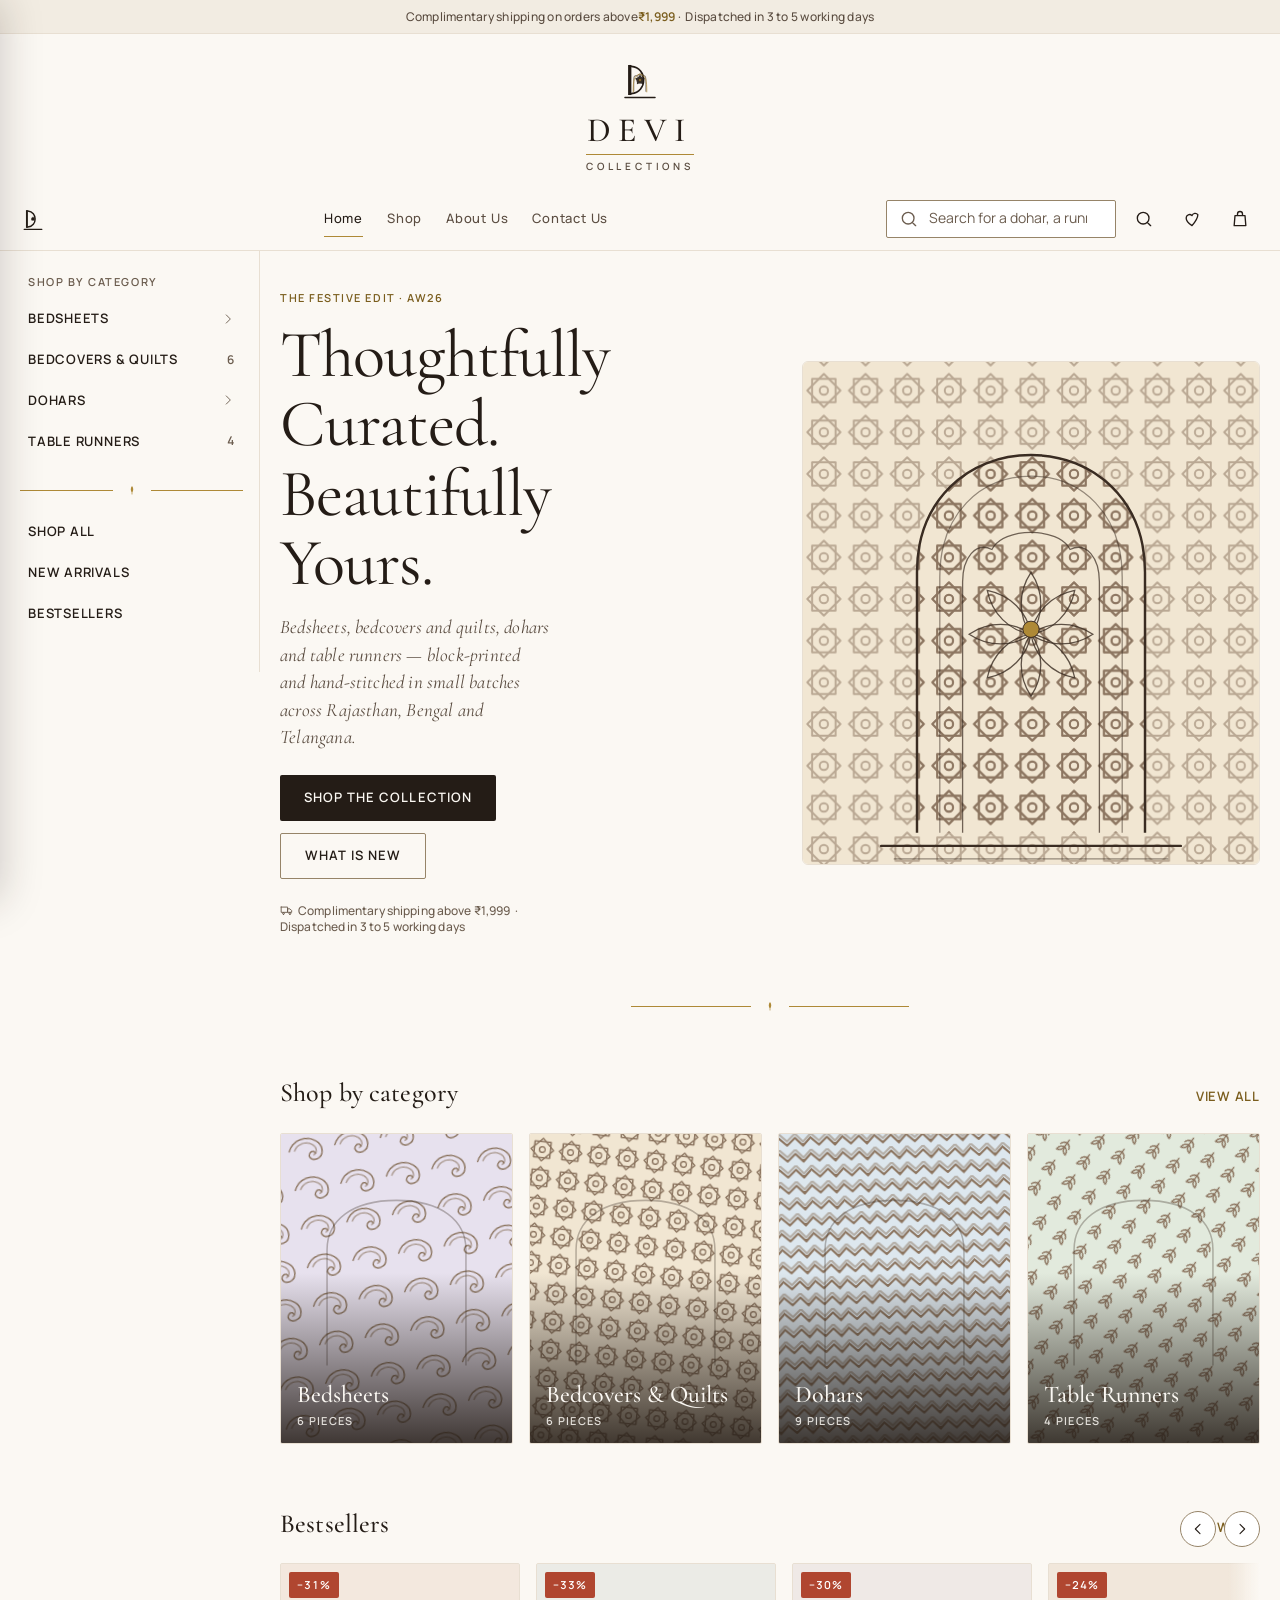
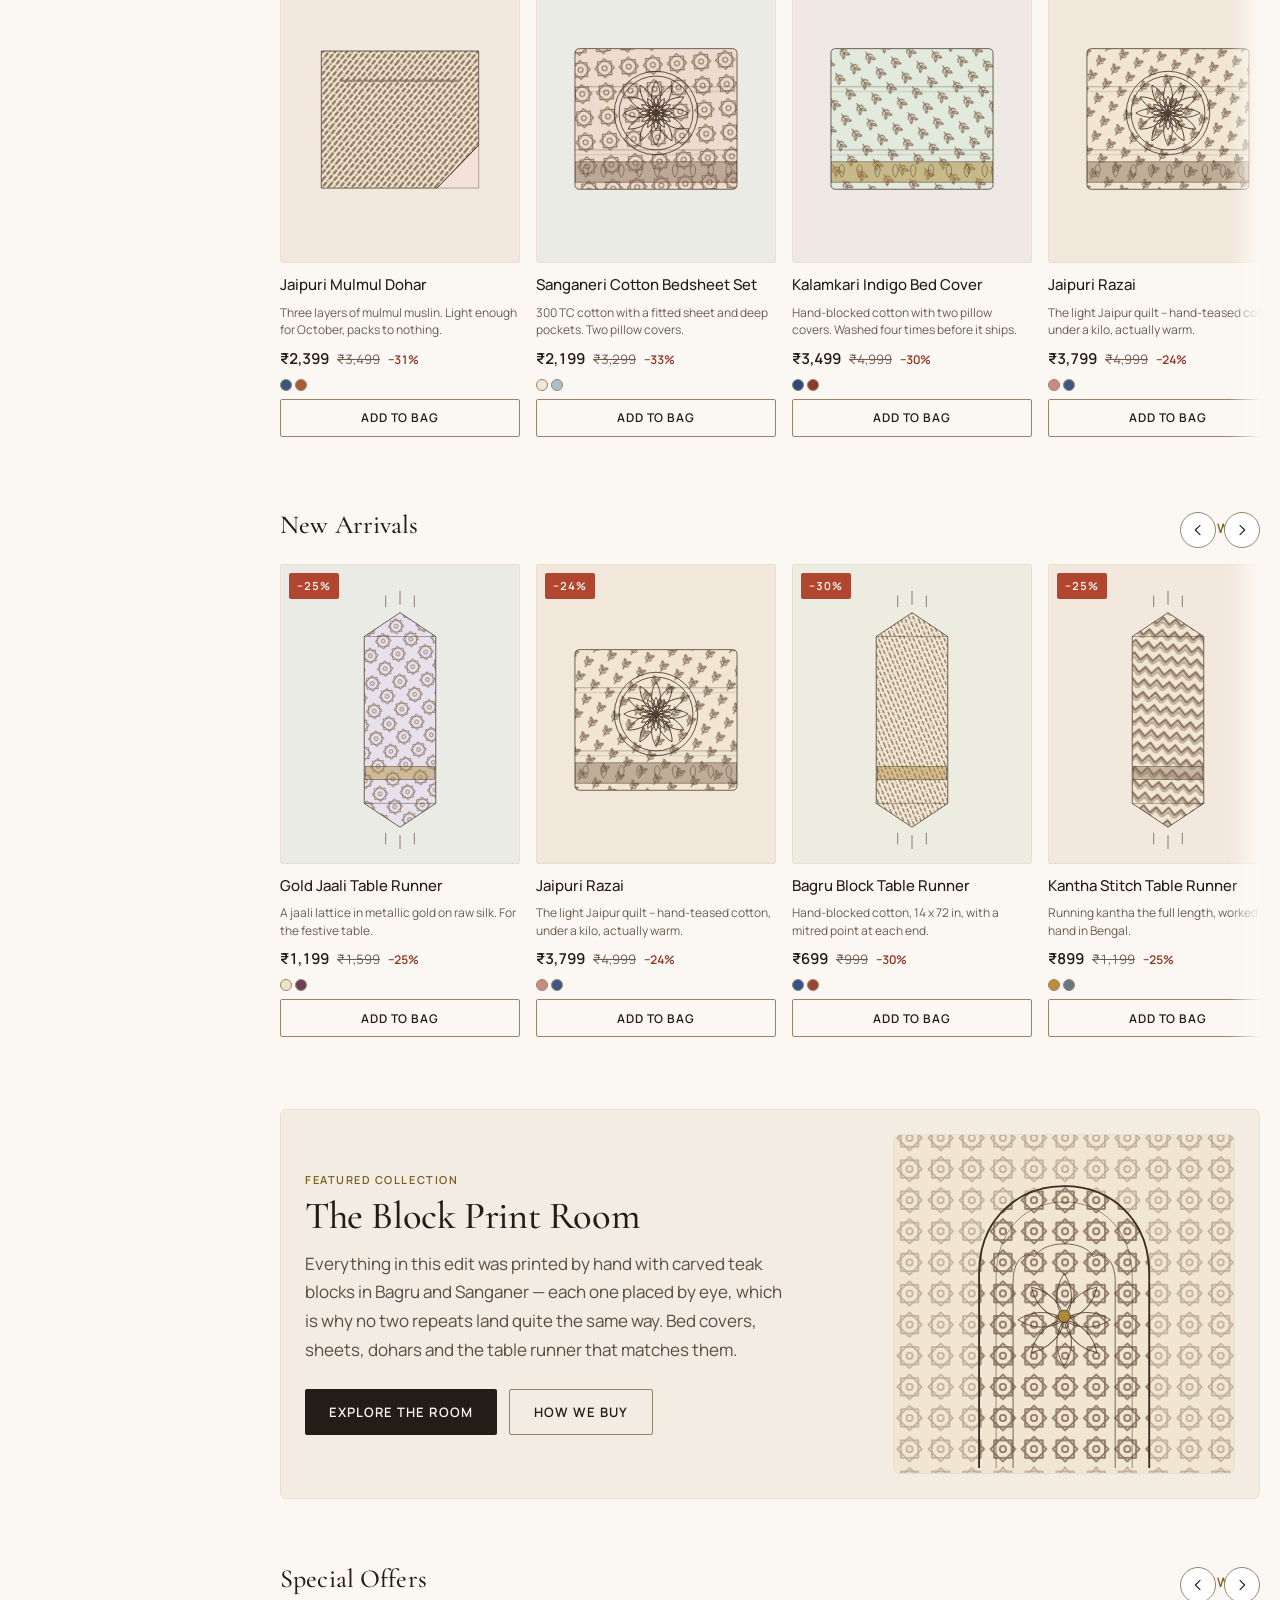
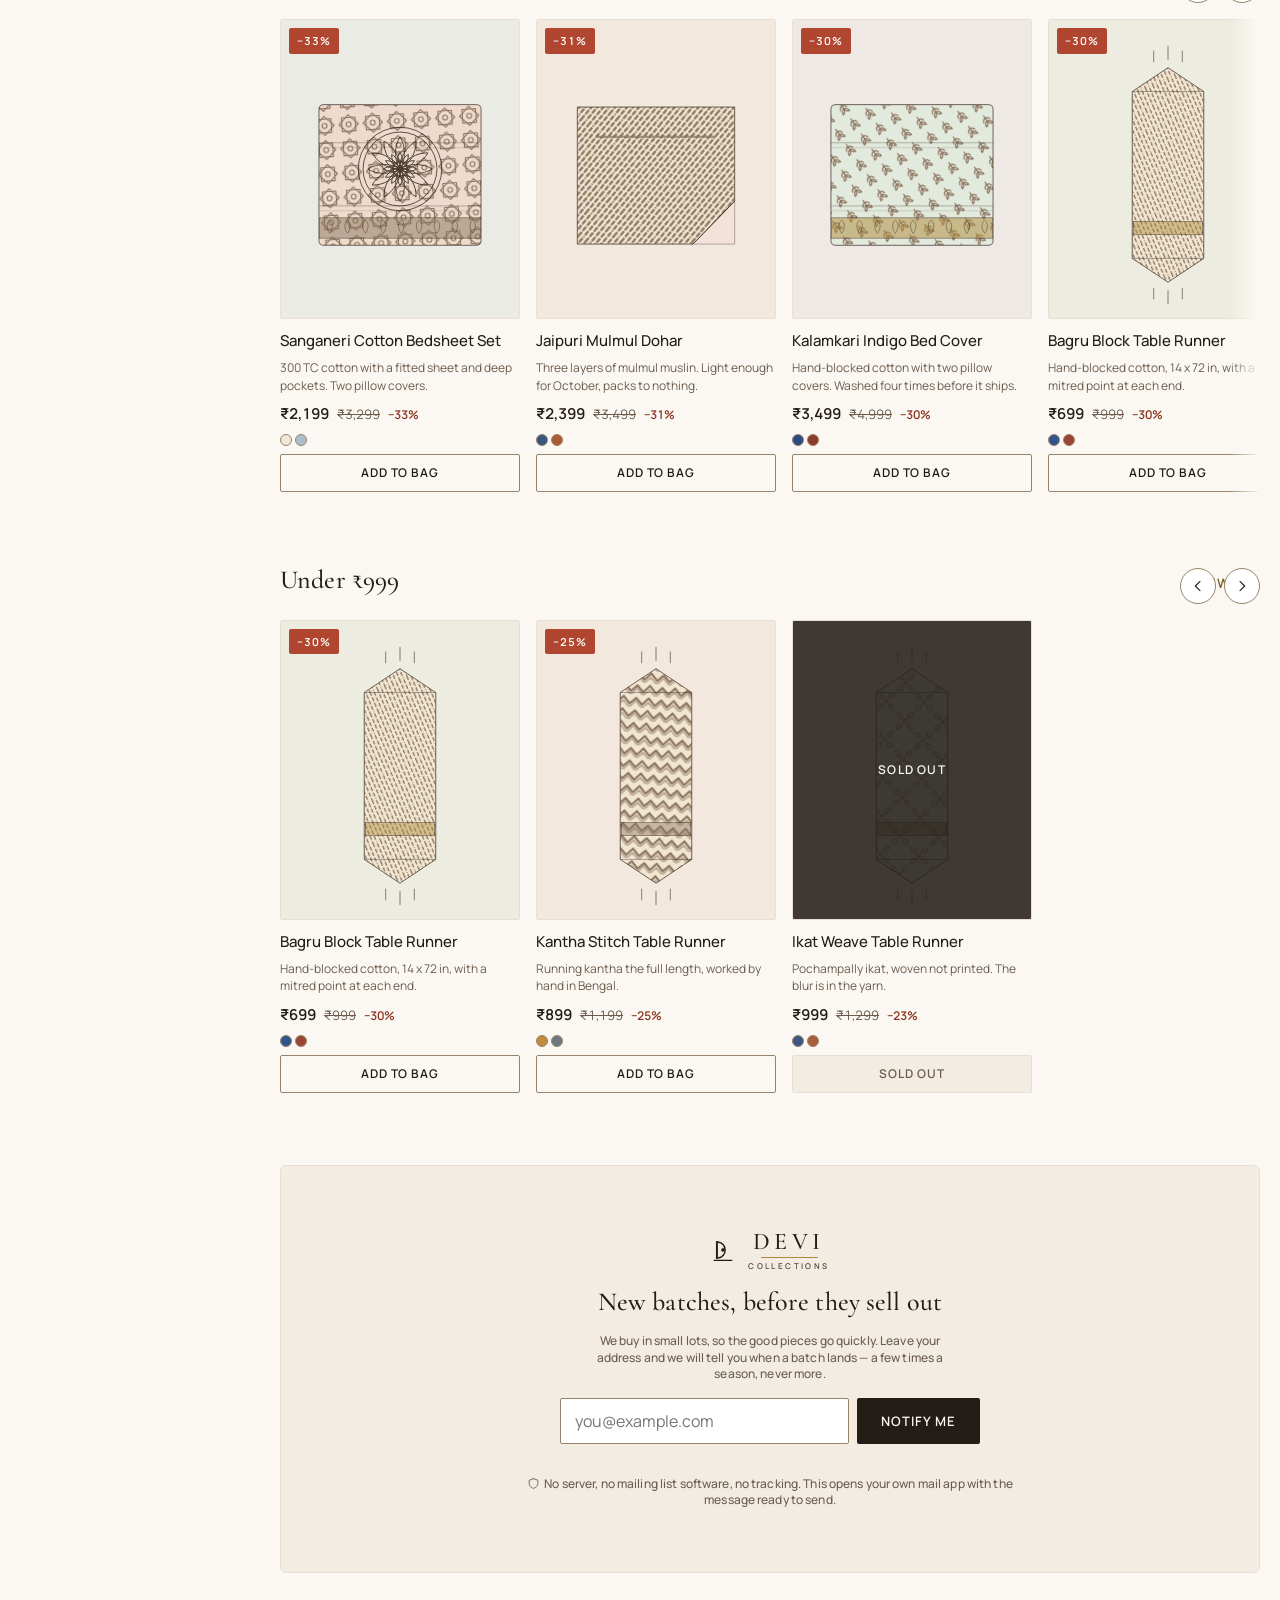
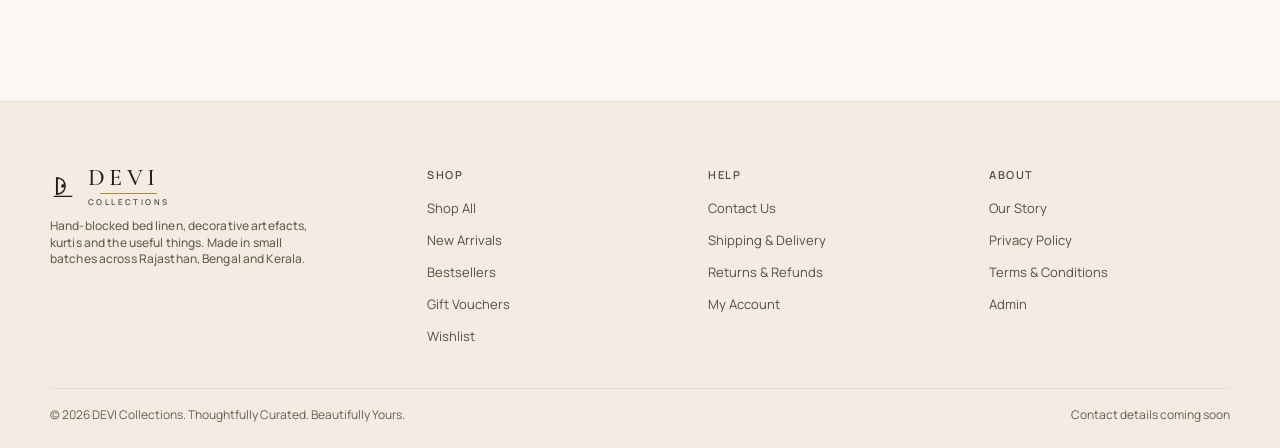
==== commit 8405314e: "Narrow the shop to bed linen, and put the logo above the nav Four categories, at the owner's instruc" ====
--- a/app/index.html
+++ b/app/index.html
@@ -4,7 +4,7 @@
 <meta charset="utf-8">
 <meta name="viewport" content="width=device-width, initial-scale=1, viewport-fit=cover">
 <title>DEVI Collections — Thoughtfully Curated. Beautifully Yours.</title>
-<meta name="description" content="Hand-blocked bed linen, decorative artefacts, kurtis, utility goods and bags. A premium Indian lifestyle brand.">
+<meta name="description" content="Hand-blocked bedsheets, bedcovers and quilts, dohars and table runners. A premium Indian home linen brand.">
 <meta name="theme-color" content="#FBF8F3">
 
 <link rel="preconnect" href="https://fonts.googleapis.com">
@@ -24,6 +24,13 @@
 
 <div class="strip" id="strip"></div>
 
+<!-- The logo, above the navigation. A separate NON-STICKY row: the sticky
+     header below keeps the monogram alone, so the brand survives a scroll
+     without two lockups being on screen at once. Filled by ui.js, because
+     a `brand.logo` path in shop.json swaps the drawn lockup for a file. -->
+<a class="brand-band" id="brand-band" href="#/"
+   aria-label="DEVI Collections, home"></a>
+
 <header class="hdr" id="site-header">
   <div class="hdr-left">
     <button class="burger" id="burger" aria-label="Open menu"
@@ -42,7 +49,7 @@
     <div class="search-wrap">
       <form class="search" id="search-form" role="search">
         <span id="i-search"></span>
-        <input type="search" name="q" placeholder="Search for a dohar, a kurti…"
+        <input type="search" name="q" placeholder="Search for a dohar, a runner…"
                aria-label="Search products" autocomplete="off">
       </form>
     </div>
@@ -63,7 +70,7 @@
      rather than squeezing inline. -->
 <div class="search-row" id="search-row">
   <form class="search" id="search-form-m" role="search">
-    <input type="search" name="q" placeholder="Search for a dohar, a kurti…"
+    <input type="search" name="q" placeholder="Search for a dohar, a runner…"
            aria-label="Search products" autocomplete="off">
   </form>
 </div>
--- a/app/styles/layout.css
+++ b/app/styles/layout.css
@@ -24,11 +24,36 @@
 .strip b{ color:var(--gold-ink); font-weight:600; }
 
 /* ---------------------------------------------------------------------------
+   BRAND BAND -- the logo, above the navigation.
+
+   Deliberately NOT sticky. It scrolls away and the header below keeps the
+   monogram, which is why the page can afford to give the lockup this much
+   room in the first place.
+
+   ⚠️ The <img> height is FIXED and its width is free. A real logo file of
+   any aspect ratio therefore drops in without the row changing height --
+   otherwise swapping the lockup for a file shifts every page down.
+   ------------------------------------------------------------------------ */
+.brand-band{
+  display:flex; align-items:center; justify-content:center;
+  padding:var(--s5) var(--gutter) var(--s4);
+  background:var(--paper);
+  color:var(--ink); text-decoration:none;
+}
+.brand-band img{ display:block; height:56px; width:auto; max-width:100%; }
+
+ (max-width:1023px){
+  .brand-band{ padding:var(--s4) var(--gutter) var(--s3); }
+  .brand-band img{ height:40px; }
+}
+
+/* ---------------------------------------------------------------------------
    HEADER
-   ⚠️ The logo stays LEFT at every width. Centring it on mobile is conventional
+   ⚠️ The mark stays LEFT at every width. Centring it on mobile is conventional
    and wrong here: it costs the row its most stable anchor and forces the
    hamburger and the cart into a symmetry that breaks the moment the cart badge
-   gains a second digit.
+   gains a second digit. The CENTRED lockup is a different row -- the brand
+   band above -- which has no controls in it to throw out of balance.
    ------------------------------------------------------------------------ */
 .hdr{
   position:sticky; top:0; z-index:40;
--- a/app/styles/components.css
+++ b/app/styles/components.css
@@ -32,6 +32,20 @@
   letter-spacing:.30em;
   color:var(--ink-soft);
 }
+/* The band sits between 'sm' and 'lg': stacked and centred like the large
+   lockup, but at a size that leaves the page its fold. */
+.logo-band{ flex-direction:column; gap:var(--s3); text-align:center; }
+.logo-band .logo-words{ align-items:center; }
+.logo-band .logo-devi{ font-size:34px; letter-spacing:.22em; }
+.logo-band .logo-rule{ width:100%; margin:var(--s1) 0; }
+.logo-band .logo-coll{ font-size:10px; letter-spacing:.38em; }
+
+ (max-width:1023px){
+  .logo-band{ gap:var(--s2); }
+  .logo-band .logo-devi{ font-size:26px; letter-spacing:.2em; }
+  .logo-band .logo-coll{ font-size:8px; letter-spacing:.32em; }
+}
+
 .logo-lg{ flex-direction:column; gap:var(--s5); text-align:center; }
 .logo-lg .logo-words{ align-items:center; }
 .logo-lg .logo-devi{ font-size:44px; letter-spacing:.2em; }
--- a/app/styles/pages.css
+++ b/app/styles/pages.css
@@ -308,7 +308,12 @@
   .hero-copy{ max-width:none; }
   .hero-art{ height:280px; min-height:0; }
   .pdp{ grid-template-columns:1fr; gap:var(--s6); }
-  .two-col{ grid-template-columns:1fr; gap:var(--s6); }
+  /* ⚠️ minmax(0,1fr), not a bare 1fr. A 1fr track still refuses to shrink
+     below its content's min-content width, so one long <select> option in the
+     admin editor ("Home Decor & Furnishings → Bed Covers") pushed this column
+     to 414px inside a 375px phone and scrolled the whole page sideways. The
+     desktop rule above already uses minmax; this override had dropped it. */
+  .two-col{ grid-template-columns:minmax(0,1fr); gap:var(--s6); }
   .panel-sticky{ position:static; }
   .contact-grid{ grid-template-columns:1fr; gap:var(--s6); }
 }
@@ -326,3 +331,160 @@
   .news-form{ flex-direction:column; }
   .news-form .btn{ width:100%; }
 }
+
+/* ---------------------------------------------------------------------------
+   ADMIN
+   Dense on purpose. The shop is airy because a shopper is browsing; the admin
+   is a work surface and an owner wants to see thirty rows at once.
+   ------------------------------------------------------------------------ */
+.adm-tabs{
+  display:flex; flex-wrap:wrap; gap:var(--s1);
+  border-bottom:1px solid var(--edge); margin:var(--s5) 0 var(--s4);
+}
+.adm-tab{
+  font-family:var(--f-ui); font-size:13px; font-weight:600; letter-spacing:.02em;
+  color:var(--ink-soft); padding:var(--s3) var(--s4);
+  border-bottom:2px solid transparent; margin-bottom:-1px;
+  transition:color var(--t-micro) var(--e-enter), border-color var(--t-micro) var(--e-enter);
+}
+.adm-tab:hover{ color:var(--ink); }
+.adm-tab.is-on{ color:var(--ink); border-bottom-color:var(--gold); }
+
+.adm-stats{
+  display:grid; grid-template-columns:repeat(6,minmax(0,1fr)); gap:var(--s3);
+  margin-top:var(--s5);
+}
+.adm-stat{
+  display:flex; flex-direction:column; gap:var(--s1);
+  padding:var(--s4); background:var(--card); border:1px solid var(--edge);
+  border-radius:var(--r2);
+  transition:border-color var(--t-micro) var(--e-enter);
+}
+.adm-stat:hover{ border-color:var(--edge-2); }
+.adm-stat-n{ font-family:var(--f-ui); font-size:26px; font-weight:700; font-variant-numeric:tabular-nums; }
+.adm-stat-l{ font-size:11px; letter-spacing:.08em; text-transform:uppercase; color:var(--ink-dim); }
+
+.adm-bar{
+  display:flex; align-items:center; justify-content:space-between;
+  gap:var(--s3); flex-wrap:wrap; margin-bottom:var(--s3);
+}
+.adm-bar > span{ display:flex; align-items:center; gap:var(--s2); }
+.adm-search{ flex:1; min-width:220px; max-width:460px; }
+
+.adm-table-wrap{
+  /* The one place a horizontal scroll is correct: a wide table inside its own
+     container, rather than the page growing wider than the phone. */
+  overflow-x:auto; border:1px solid var(--edge); border-radius:var(--r2);
+  background:var(--card);
+}
+.adm-table{ width:100%; border-collapse:collapse; font-family:var(--f-ui); font-size:13px; }
+.adm-table th{
+  text-align:left; font-size:11px; letter-spacing:.08em; text-transform:uppercase;
+  color:var(--ink-dim); font-weight:600; padding:var(--s3) var(--s3);
+  border-bottom:1px solid var(--edge); white-space:nowrap;
+}
+.adm-table td{ padding:var(--s3); border-bottom:1px solid var(--edge); vertical-align:top; }
+.adm-table tbody tr:last-child td{ border-bottom:0; }
+.adm-table tbody tr:hover{ background:var(--paper); }
+.adm-table .num{ text-align:right; font-variant-numeric:tabular-nums; white-space:nowrap; }
+.adm-table .was{ color:var(--ink-dim); text-decoration:line-through; }
+.adm-table tr.is-retired td{ opacity:.55; }
+.adm-table input[type=number]{ width:84px; text-align:right; }
+
+.adm-field{ display:flex; flex-direction:column; gap:var(--s1); margin-bottom:var(--s3); }
+.adm-field label{
+  font-size:11px; letter-spacing:.08em; text-transform:uppercase;
+  color:var(--ink-dim); font-weight:600;
+  display:flex; align-items:center; gap:var(--s2);
+}
+.adm-field.has-err input, .adm-field.has-err textarea, .adm-field.has-err select{
+  border-color:var(--alert);
+}
+.adm-err{ font-size:12px; color:var(--alert-ink); }
+.adm-errs{
+  padding:var(--s3); border-radius:var(--r2);
+  background:var(--alert-wash); color:var(--alert-ink); font-size:13px;
+  display:flex; flex-direction:column; gap:var(--s1); width:100%;
+}
+
+.adm-revert{
+  font-family:var(--f-ui); font-size:10px; letter-spacing:.04em;
+  padding:2px var(--s2); border-radius:var(--r1);
+  background:var(--gold-wash); color:var(--gold-ink);
+  border:1px solid transparent; text-transform:none;
+}
+.adm-revert:hover{ border-color:var(--gold); }
+
+.adm-save{
+  display:flex; align-items:center; gap:var(--s3); flex-wrap:wrap;
+  margin-top:var(--s5); padding-top:var(--s4); border-top:1px solid var(--edge);
+}
+
+.adm-spec{ display:grid; grid-template-columns:minmax(0,1fr) minmax(0,2fr) auto; gap:var(--s2); margin-bottom:var(--s2); }
+.adm-vars{ display:flex; flex-direction:column; gap:var(--s2); }
+.adm-var{ display:flex; align-items:center; gap:var(--s2); }
+.adm-var .adm-var-label{ flex:1; min-width:0; }
+.adm-var label{ text-transform:none; letter-spacing:0; white-space:nowrap; }
+.adm-swatch{
+  width:22px; height:22px; flex:none; border-radius:var(--r1);
+  border:1px solid var(--edge-2);
+}
+
+.adm-orders{ display:flex; flex-direction:column; gap:var(--s4); }
+.adm-order-head{ display:flex; flex-direction:column; gap:var(--s2); }
+.adm-order-head > div:first-child{ display:flex; align-items:center; gap:var(--s2); flex-wrap:wrap; }
+.adm-order-lines{
+  margin:var(--s4) 0; padding:var(--s3) 0;
+  border-top:1px solid var(--edge); border-bottom:1px solid var(--edge);
+  display:flex; flex-direction:column; gap:var(--s2);
+}
+.adm-order-acts{ display:flex; gap:var(--s2); flex-wrap:wrap; align-items:center; }
+.adm-paid-why{ margin-top:var(--s2); max-width:62ch; }
+
+.adm-cat-head{ display:flex; align-items:baseline; justify-content:space-between; gap:var(--s3); flex-wrap:wrap; }
+.adm-cat-grid{
+  display:grid; grid-template-columns:minmax(0,2fr) minmax(0,2fr) minmax(0,1fr);
+  gap:var(--s3); margin-top:var(--s4);
+}
+.adm-cat-grid .span2{ grid-column:1 / -1; }
+.adm-subs{ display:flex; flex-direction:column; gap:var(--s2); margin-top:var(--s3); }
+.adm-sub{
+  display:grid; grid-template-columns:minmax(0,2fr) minmax(0,2fr) 90px 40px;
+  gap:var(--s2); align-items:center;
+}
+.adm-sub span{ text-align:right; }
+/* ⚠️ An <input> has an intrinsic min-content width of about 20 characters, and
+   a grid column will not shrink a child below that however small the fr is.
+   Measured: without this the categories tab was 401px wide inside a 375px
+   phone, pushed out by the subcategory slug box. minmax(0,…) alone does not
+   fix it -- the override has to be on the child. */
+.adm-cat-grid input, .adm-sub input{ min-width:0; }
+/* Same rule, for the editor. A select is the worst offender: its min-content
+   width is its longest option, which here is a full category path. */
+.adm-field input, .adm-field select, .adm-field textarea{ min-width:0; max-width:100%; }
+
+.adm-export{ margin-top:var(--s4); }
+.adm-json{
+  width:100%; font-family:ui-monospace,SFMono-Regular,Menlo,Consolas,monospace;
+  font-size:11px; line-height:1.5; background:var(--sunk); color:var(--ink-soft);
+  border:1px solid var(--edge); border-radius:var(--r2); padding:var(--s3);
+  white-space:pre; overflow:auto;
+}
+
+@media (max-width:1023px){
+  .adm-stats{ grid-template-columns:repeat(3,minmax(0,1fr)); }
+  .adm-cat-grid{ grid-template-columns:minmax(0,1fr) minmax(0,1fr); }
+}
+@media (max-width:599px){
+  .adm-stats{ grid-template-columns:repeat(2,minmax(0,1fr)); }
+  .adm-cat-grid{ grid-template-columns:1fr; }
+  /* One column on a phone. Two 160px boxes side by side are legal once the
+     min-width above is set, but a slug and a name are both long strings and
+     neither is readable at that width. */
+  .adm-sub{ grid-template-columns:1fr; gap:var(--s1); padding-bottom:var(--s2); }
+  .adm-sub span{ display:none; }
+  .adm-spec{ grid-template-columns:1fr; }
+  .adm-tabs{ gap:0; }
+  .adm-tab{ padding:var(--s3) var(--s3); font-size:12px; }
+  .adm-save .btn{ width:100%; }
+}
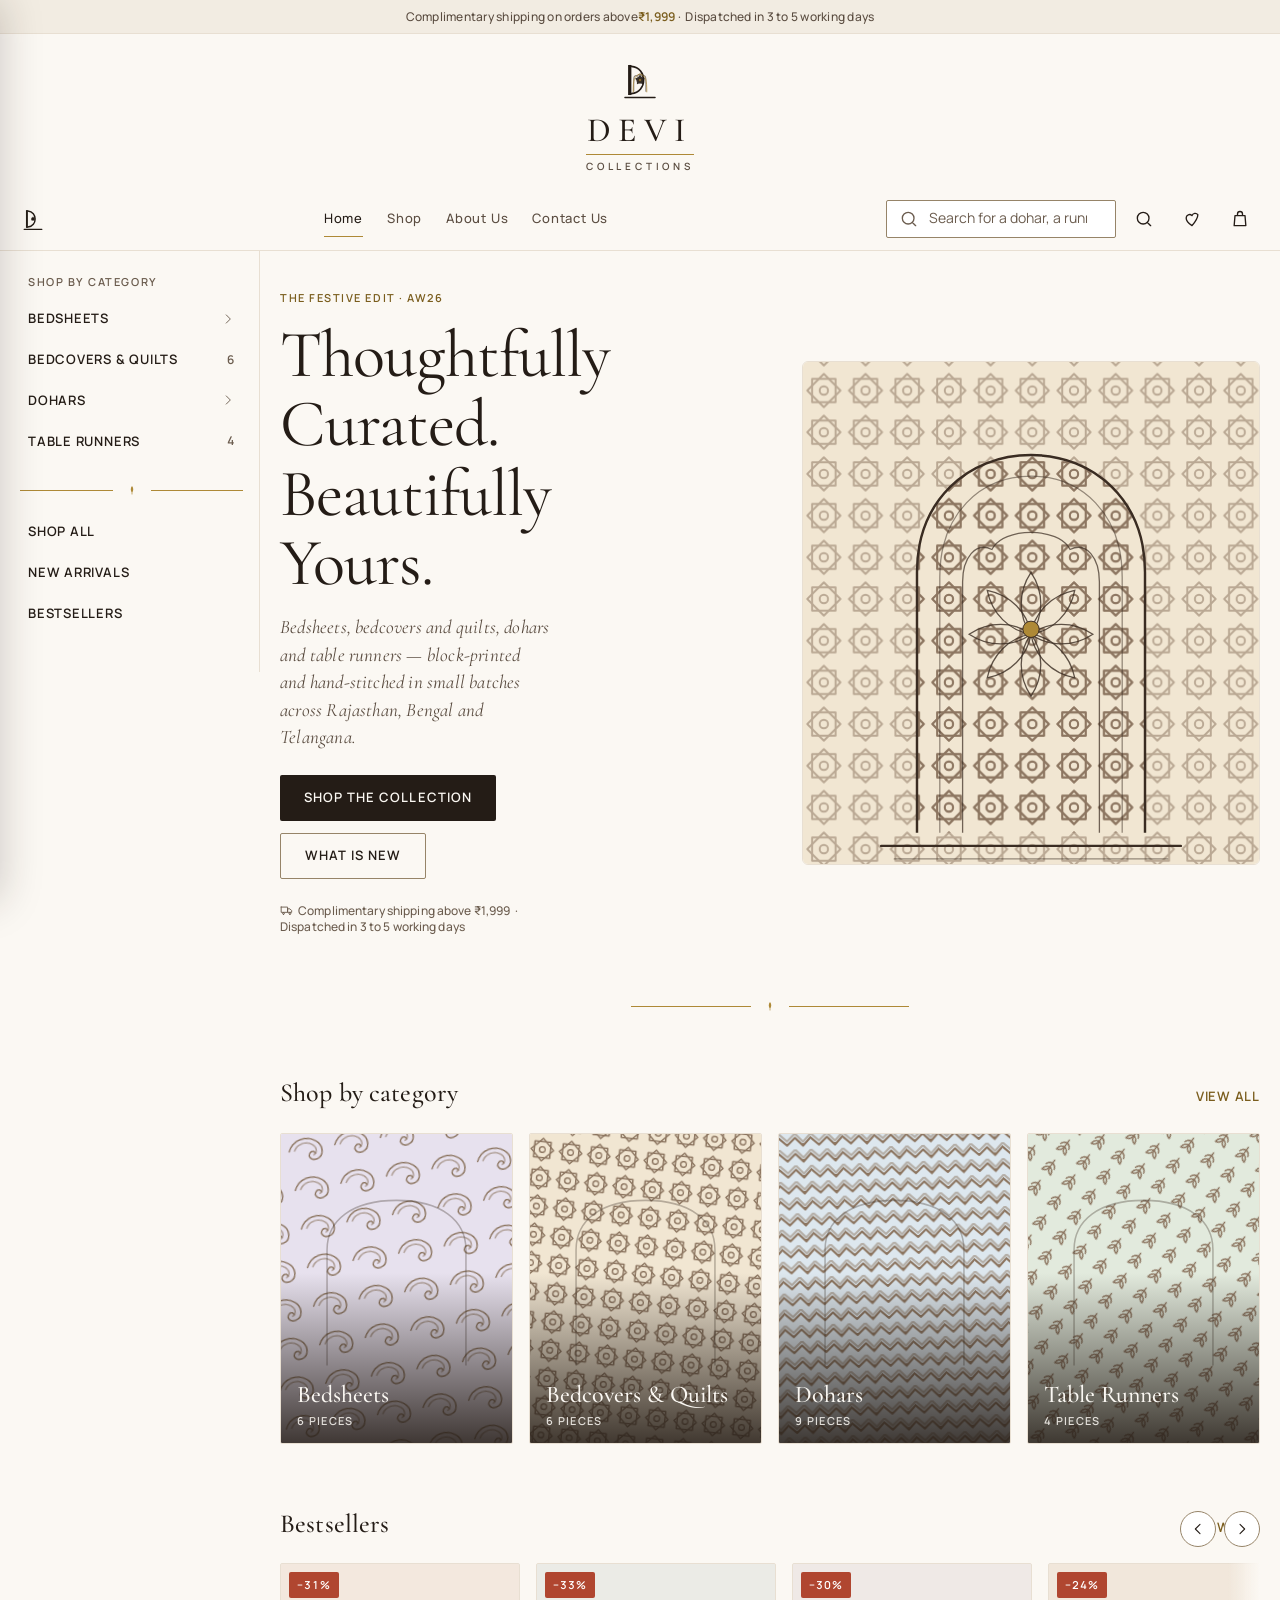
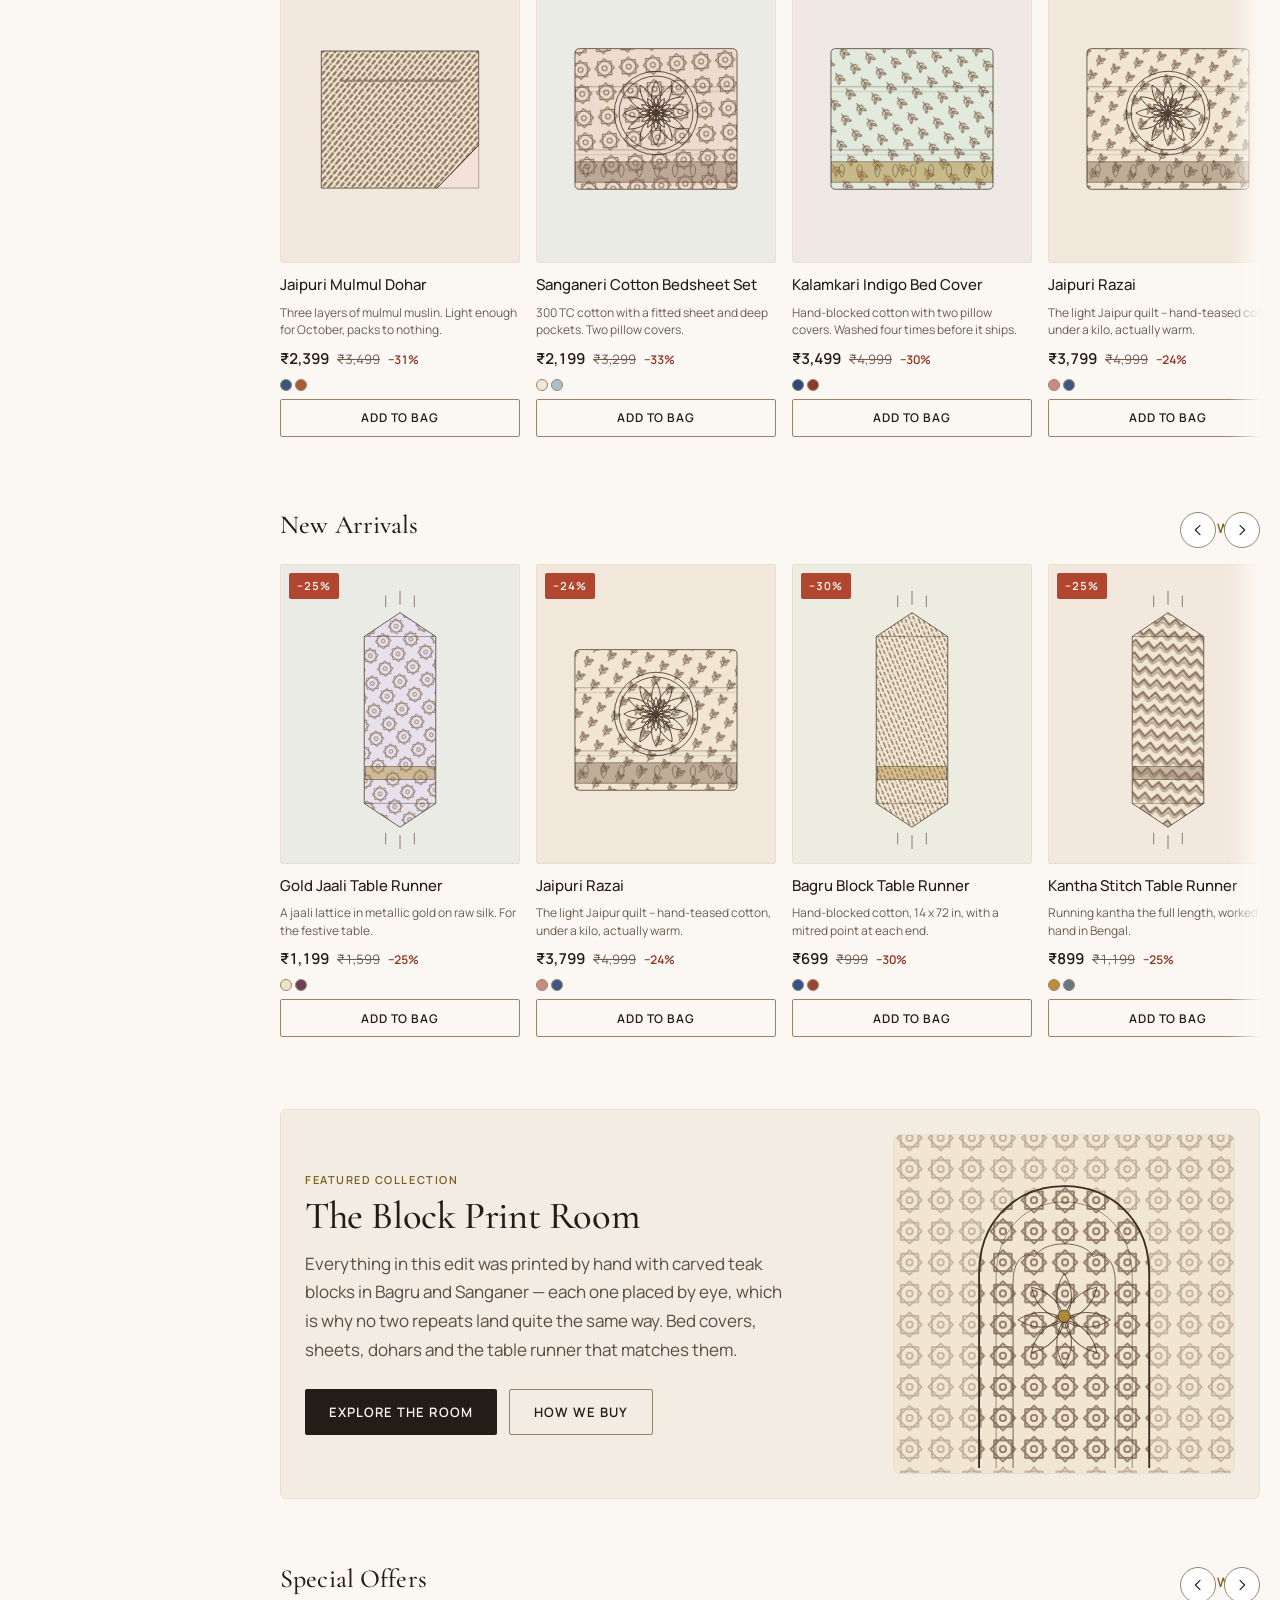
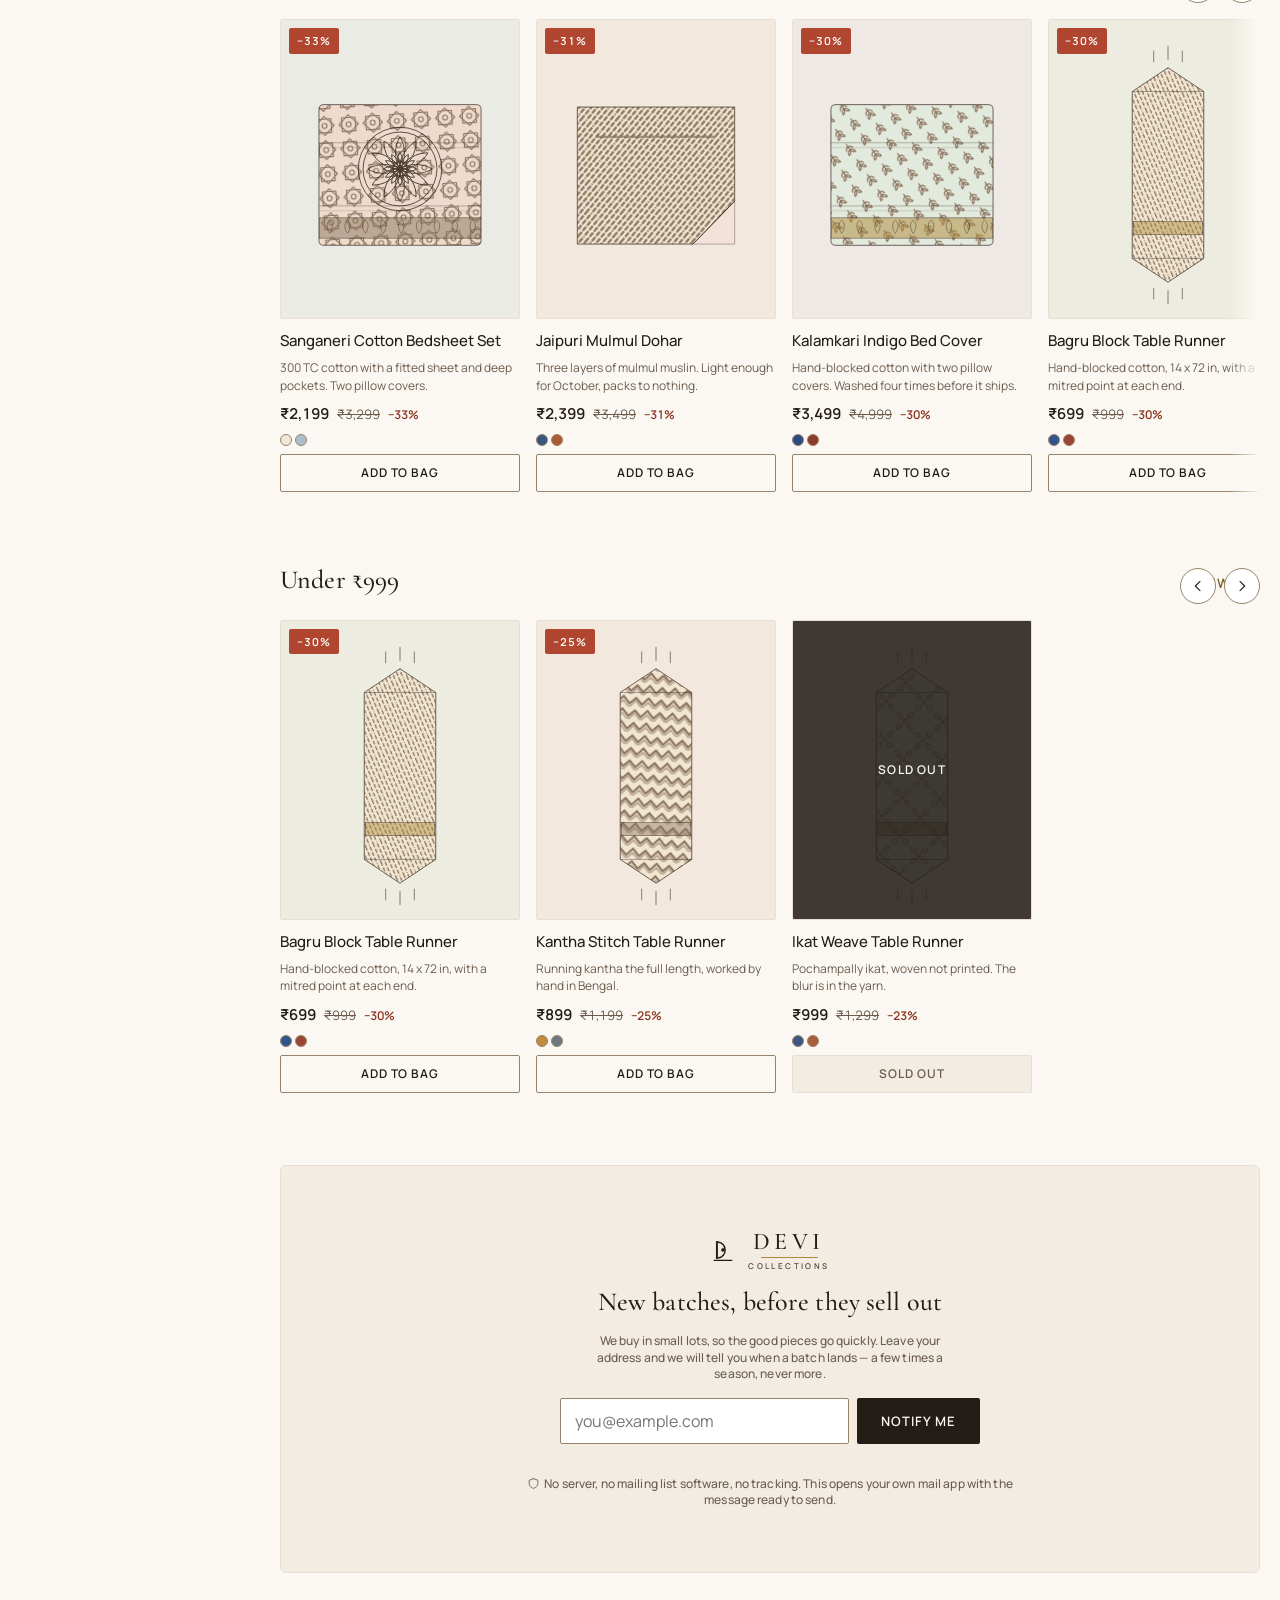
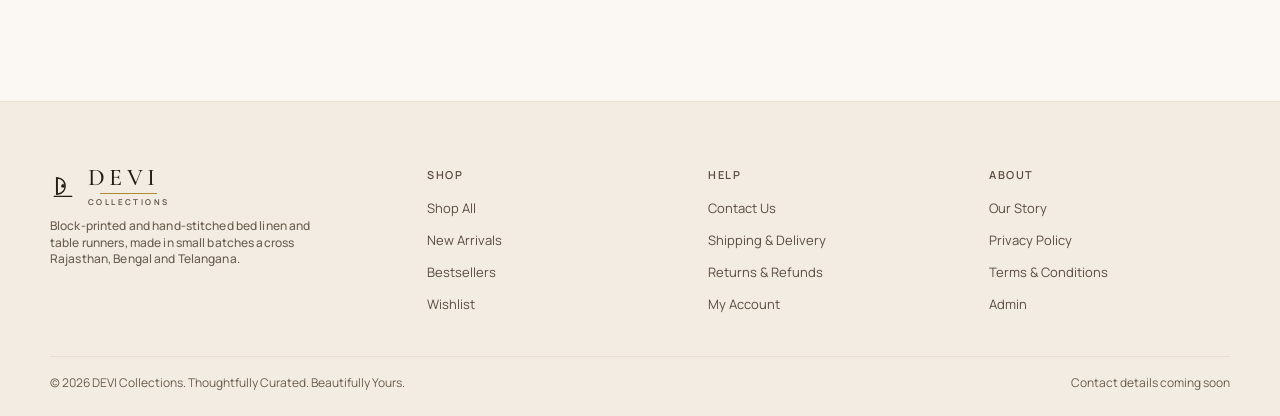
==== commit 94253210: "Remove what the narrowing left behind, and make routes.pl see it The last push left a footer link to" ====
--- a/app/index.html
+++ b/app/index.html
@@ -100,8 +100,8 @@
       <div>
         <div id="ftr-logo"></div>
         <p class="t-micro dim" style="margin-top:var(--s3);max-width:34ch">
-          Hand-blocked bed linen, decorative artefacts, kurtis and the useful
-          things. Made in small batches across Rajasthan, Bengal and Kerala.
+          Block-printed and hand-stitched bed linen and table runners, made in
+          small batches across Rajasthan, Bengal and Telangana.
         </p>
       </div>
       <div>
@@ -110,7 +110,6 @@
           <li><a href="#/shop">Shop All</a></li>
           <li><a href="#/new">New Arrivals</a></li>
           <li><a href="#/best">Bestsellers</a></li>
-          <li><a href="#/c/gift-vouchers">Gift Vouchers</a></li>
           <li><a href="#/wishlist">Wishlist</a></li>
         </ul>
       </div>
--- a/app/styles/components.css
+++ b/app/styles/components.css
@@ -136,9 +136,11 @@
 }
 .tree-top[aria-expanded="true"] .chev{ transform:rotate(90deg); }
 
-/* A single-child group renders as a PLAIN LINK, not a disclosure.
-   ⚠️ Ethnic Wear -> Kurtis is the only one, which is exactly why it gets
-   missed: an expand arrow that reveals one row reads as a broken menu. */
+/* A group with one child -- or none -- renders as a PLAIN LINK, not a
+   disclosure.
+   ⚠️ Bedcovers & Quilts and Table Runners have no children at all, which
+   is exactly why this gets missed: an expand arrow that reveals one row, or
+   none, reads as a broken menu. */
 .tree-top.is-leaf .chev{ display:none; }
 
 /* ⚠️ Animating to height:auto is impossible. grid-template-rows 0fr -> 1fr
